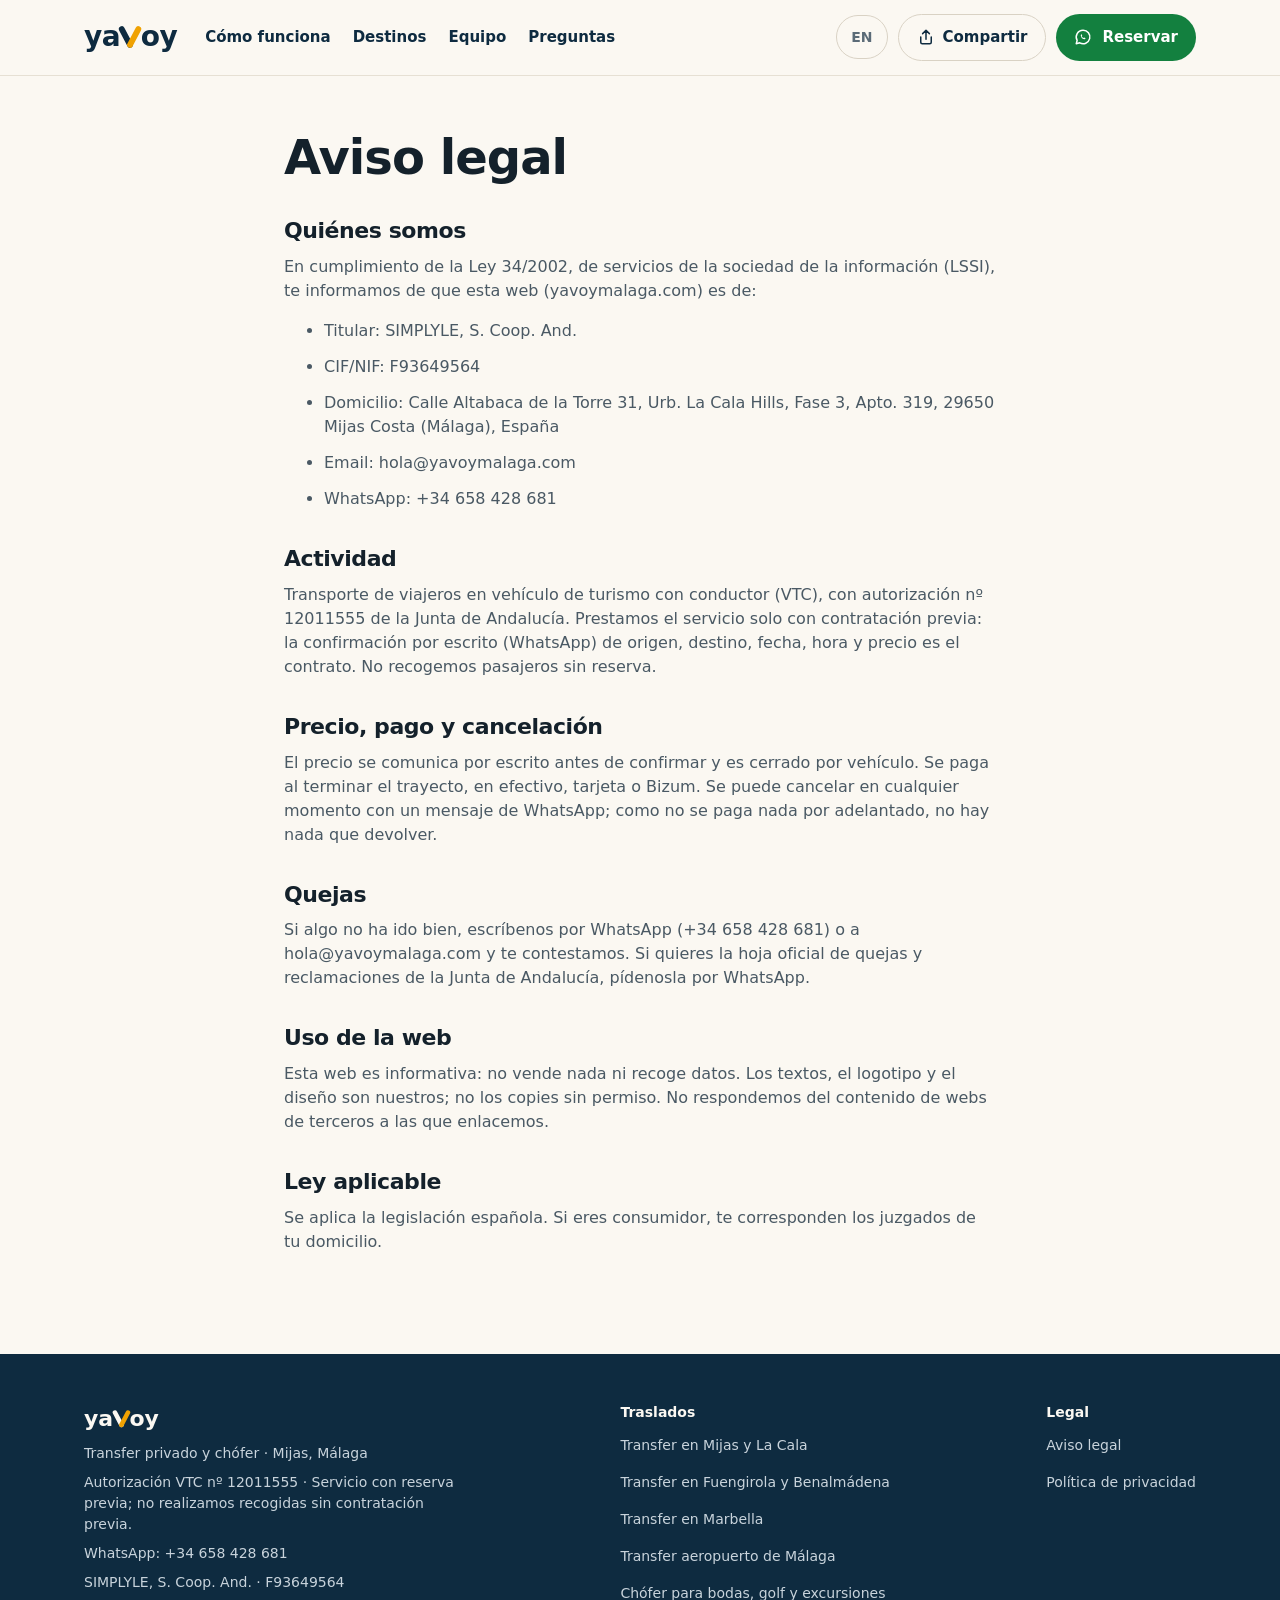
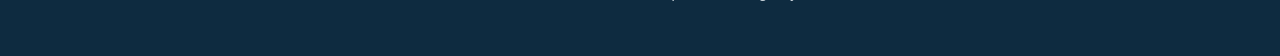
==== docs/aviso-legal/index.html @ 3eae773e "Aviso legal: la hoja de quejas y reclamaciones se pide por WhatsApp Co-Authored-By: Claude Opus 5.5 " ====
<!doctype html>
<html lang="es">
<head>
<meta charset="utf-8">
<meta name="viewport" content="width=device-width, initial-scale=1">
<title>Aviso legal · yavoy</title>
<meta name="description" content="Aviso legal de yavoy, transfer privado y chófer con autorización VTC en Mijas (Málaga).">
<meta name="robots" content="noindex,follow">
<link rel="canonical" href="https://yavoymalaga.com/aviso-legal/">
<meta name="theme-color" content="#0E2B40">
<!-- Verificación (si no se usa la del DNS): -->
<!-- <meta name="google-site-verification" content="CODIGO_GSC"> -->
<!-- <meta name="msvalidate.01" content="CODIGO_BING"> -->
<link rel="preload" href="/assets/fonts/outfit-latin-wght.woff2" as="font" type="font/woff2" crossorigin>
<link rel="preload" href="/assets/fonts/manrope-latin-wght.woff2" as="font" type="font/woff2" crossorigin>
<link rel="icon" href="/favicon.svg?v=9169c3bf" type="image/svg+xml">
<link rel="icon" href="/favicon.ico?v=9169c3bf" sizes="32x32">
<link rel="apple-touch-icon" href="/apple-touch-icon.png?v=9169c3bf">
<style>@font-face{font-family:'Outfit';src:url(/assets/fonts/outfit-latin-wght.woff2) format('woff2');font-weight:100 900;font-display:swap}@font-face{font-family:'Manrope';src:url(/assets/fonts/manrope-latin-wght.woff2) format('woff2');font-weight:200 800;font-display:swap}@font-face{font-family:'Outfit Fallback';src:local('Arial Bold'),local('Arial');font-weight:700 800;size-adjust:97.9%;ascent-override:102.1%;descent-override:26.6%;line-gap-override:0%}@font-face{font-family:'Manrope Fallback';src:local('Arial');size-adjust:101.5%;ascent-override:105%;descent-override:29.6%;line-gap-override:0%}:root{--navy:#0E2B40;--navy-2:#1C4D6E;--ink:#14212B;--muted:#4A5964;--muted-2:#5B6B77;--cream:#FBF8F2;--sand:#F3EDE2;--line:#E6E0D4;--line-2:#D9D2C4;--yellow:#F0A202;--yellow-ink:#8F6000;--wa:#13803F;--display:'Outfit','Outfit Fallback',system-ui,sans-serif;--body:'Manrope','Manrope Fallback',system-ui,sans-serif}*{box-sizing:border-box}html{scroll-behavior:smooth}body{margin:0;background:var(--cream);color:var(--ink);font-family:var(--body);line-height:1.5}a{color:var(--navy)}h1,h2,h3{font-family:var(--display);margin:0;letter-spacing:-0.02em;line-height:1.08}h2{font-size:clamp(30px,4vw,40px);font-weight:800}h3{font-size:22px;font-weight:700}p{margin:0}.wrap{max-width:1160px;margin:0 auto;padding:0 24px}.section{padding:88px 0}@media (max-width:640px){.section{padding:64px 0}.wrap{padding:0 16px}}.eyebrow{display:inline-flex;align-items:center;gap:8px;font-size:13px;font-weight:700;letter-spacing:.08em;text-transform:uppercase;color:var(--yellow-ink)}.eyebrow.on-dark{color:var(--yellow)}.lead{font-size:17px;color:var(--muted)}.btn{display:inline-flex;align-items:center;gap:10px;font-weight:700;font-size:17px;padding:16px 24px;border-radius:999px;text-decoration:none;min-height:44px}.btn-wa{background:var(--wa);color:#fff}.btn-wa:hover{background:#0F6B34}.btn-navy{background:var(--navy);color:#fff}.btn-sm{font-size:15px;padding:12px 18px}.btn-line,.lang{border:1px solid var(--line-2);background:transparent}.btn-line:hover,.lang:hover{border-color:var(--navy)}.card{background:#fff;border:1px solid var(--line);border-radius:20px;padding:26px;display:flex;flex-direction:column;gap:12px}.grid-3{display:grid;grid-template-columns:repeat(3,minmax(0,1fr));gap:22px}@media (max-width:900px){.grid-3{grid-template-columns:1fr}}.nav{position:sticky;top:0;z-index:5;background:rgba(251,248,242,.92);border-bottom:1px solid var(--line);backdrop-filter:blur(6px)}.nav .wrap{display:flex;flex-wrap:wrap;align-items:center;gap:14px 28px;padding-top:14px;padding-bottom:14px}.brand{font-family:var(--display);font-weight:800;font-size:28px;letter-spacing:-.02em;color:var(--navy);text-decoration:none;display:flex;align-items:center}.wm{display:inline-flex;align-items:baseline;white-space:nowrap}.wm-v{width:0.86em;height:0.86em;margin:0 -0.06em;align-self:baseline;transform:translateY(0.09em)}.nav-links{display:flex;flex-wrap:wrap;gap:6px 22px;font-weight:600;font-size:15px;flex:1 1 320px}.nav-links a{text-decoration:none;padding:8px 0}.nav-right{display:flex;gap:10px;align-items:center;margin-left:auto}.lang{font-size:14px;font-weight:600;color:var(--muted-2);border-radius:999px;padding:0 14px;min-height:44px;display:inline-flex;align-items:center;text-decoration:none}@media (max-width:640px){.nav-links{display:none}}.hero{background:var(--navy);color:var(--cream)}.hero .wrap{display:grid;grid-template-columns:7fr 5fr;gap:40px;align-items:center;padding-top:88px;padding-bottom:72px}@media (max-width:900px){.hero .wrap{grid-template-columns:1fr;padding-top:56px;padding-bottom:56px}}.hero-copy{display:flex;flex-direction:column;gap:24px;min-width:0}.hero-top{grid-column:1/-1;display:flex;flex-direction:column;gap:20px}.hero h1{font-size:clamp(34px,5.5vw,66px);font-weight:800;line-height:1.05;letter-spacing:-.025em}.hero .summary{font-size:18px;color:#E4EAEE;max-width:580px}.hero .sub{font-size:15px;color:#C8D3DB;max-width:560px}@media (max-width:640px){.hero h1{font-size:40px}.hero .summary{font-size:16px}.hero-copy{gap:18px}}.hero .promise{font-family:var(--display);font-weight:700;font-size:22px;color:var(--yellow)}.go{display:flex;flex-direction:column;gap:12px;max-width:640px}.go-label{font-family:var(--display);font-size:24px;font-weight:700;color:var(--cream)}.go-row{display:flex;align-items:center;gap:6px;background:#fff;border-radius:999px;padding:6px;box-shadow:0 14px 40px rgba(0,0,0,.35)}.go-row:focus-within{outline:3px solid var(--yellow);outline-offset:3px}.go-dest{flex:1;min-width:0;min-height:60px;border:0;background:transparent;color:var(--ink);padding:0 16px 0 24px;font:600 18px var(--body)}.go-dest::placeholder{color:#6B7A85;font-weight:400}.go-dest:focus{outline:none}.go .btn{min-height:60px;font-size:18px;padding:0 28px;white-space:nowrap}.go-alt{font-size:14px;color:#C8D3DB}.go-alt strong{color:var(--cream);white-space:nowrap}@media (max-width:640px){.go-row{flex-direction:column;align-items:stretch;border-radius:24px}.go-dest{min-height:56px;padding:0 18px}.go .btn{justify-content:center}}button.btn{border:0;cursor:pointer;font-family:inherit}.hero-checks{display:grid;grid-template-columns:repeat(2,max-content);gap:10px 28px;font-size:14px;color:#C8D3DB;font-weight:600}@media (max-width:640px){.hero-checks{grid-template-columns:1fr}}.hero-checks span{display:flex;align-items:center;gap:8px}.chat-col{width:100%;max-width:380px;margin:0 auto;display:flex;flex-direction:column;gap:14px}.chat{width:100%;background:#ECE5DA;border-radius:28px;padding:18px;display:flex;flex-direction:column;gap:12px;box-shadow:0 30px 60px rgba(0,0,0,.35)}.chat-head{display:flex;align-items:center;gap:10px;padding:4px 6px 10px;border-bottom:1px solid #D7CEBF}.chat-avatar{width:38px;height:38px;border-radius:50%;background:var(--navy);color:var(--yellow);font-family:var(--display);font-weight:800;display:flex;align-items:center;justify-content:center}.chat-name{font-weight:700;color:var(--ink);font-size:15px;display:block}.chat-status{font-size:12px;color:#14753B;font-weight:600}.msg{max-width:85%;padding:10px 14px;font-size:14px;line-height:1.4;color:var(--ink)}.msg.me{align-self:flex-end;background:#D9FDD3;border-radius:16px 16px 4px 16px}.msg.them{align-self:flex-start;background:#fff;border-radius:16px 16px 16px 4px}.strip{border-bottom:1px solid var(--line)}.strip .wrap{display:flex;flex-wrap:wrap;justify-content:space-between;gap:12px 32px;padding-top:22px;padding-bottom:22px;font-size:14px;font-weight:600;color:var(--muted-2)}.step-num{font-family:var(--display);font-weight:800;font-size:44px;color:var(--yellow);line-height:1}.section-head{display:flex;flex-direction:column;gap:12px;max-width:680px;margin-bottom:48px}.sand{background:var(--sand);border-top:1px solid var(--line);border-bottom:1px solid var(--line)}.dest{text-decoration:none;color:var(--ink);gap:10px}.dest:hover{border-color:var(--navy)}.dest-note{font-size:14px;color:var(--muted)}.dest-cta{font-size:14px;font-weight:700;color:#14753B;margin-top:auto;padding-top:6px}.chips{display:flex;flex-wrap:wrap;gap:8px 10px;align-items:center;margin-top:32px}.chip{font-size:14px;font-weight:600;color:var(--navy);text-decoration:none;background:#fff;border:1px solid var(--line-2);border-radius:999px;padding:8px 14px;min-height:44px;display:inline-flex;align-items:center}.chip:hover{border-color:var(--navy)}.team{background:var(--navy);color:var(--cream)}.team .lead{color:#C8D3DB}.team .wrap{display:grid;grid-template-columns:minmax(0,1fr) minmax(0,1fr);gap:40px 64px;align-items:center}.team .section-head{margin-bottom:0}.facts{border:1px solid rgba(251,248,242,.18);border-radius:20px;padding:26px 28px}.facts h3{font-size:20px;margin-bottom:10px;color:var(--yellow)}.facts dl{margin:0}.facts dl div{display:grid;grid-template-columns:9.5em 1fr;gap:12px;padding:11px 0;border-top:1px solid rgba(251,248,242,.12);font-size:15px}.facts dl div:first-child{border-top:0}.facts dt{color:#C8D3DB;font-weight:600}.facts dd{margin:0;color:var(--cream);font-weight:600}@media (max-width:900px){.team .wrap{grid-template-columns:1fr}}@media (max-width:640px){.facts{padding:20px}.facts dl div{grid-template-columns:1fr;gap:2px}}.reviews-head{display:flex;flex-wrap:wrap;justify-content:space-between;align-items:flex-end;gap:16px;margin-bottom:32px}.reviews-head a{font-weight:700;font-size:15px}.stars{color:var(--yellow-ink);letter-spacing:2px}blockquote{margin:0}blockquote p{font-size:15px}blockquote cite{font-style:normal;font-size:13px;font-weight:600;color:var(--muted-2)}.faq .wrap{display:grid;grid-template-columns:4fr 8fr;gap:40px}@media (max-width:900px){.faq .wrap{grid-template-columns:1fr}}details{border-top:1px solid var(--line-2);padding:18px 0}details:last-child{border-bottom:1px solid var(--line-2)}summary{cursor:pointer;font-family:var(--display);font-weight:700;font-size:18px;list-style:none}summary::-webkit-details-marker{display:none}details p{margin-top:12px;font-size:15px;color:var(--muted)}.cta-box{background:var(--yellow);color:var(--ink);border-radius:28px;padding:56px 40px;display:flex;flex-wrap:wrap;justify-content:space-between;align-items:center;gap:24px}.cta-box h2{font-size:38px}.cta-box p{font-size:17px;color:#3D3410}.cta-box p a{color:inherit;white-space:nowrap}.cta-actions{display:flex;flex-direction:column;align-items:center;gap:10px}.share{display:inline-flex;align-items:center;gap:8px;min-height:44px;font-size:15px;font-weight:700;color:var(--ink)}.share-nav{color:var(--navy);padding:11px 18px}@media (max-width:640px){.share-nav span{display:none}.share-nav{width:44px;padding:0;justify-content:center}}@media (max-width:640px){.cta-actions{align-items:flex-start}}@media (max-width:640px){.cta-box{padding:36px 24px}}footer{background:var(--navy);color:#C8D3DB;font-size:14px}footer .wrap{display:flex;flex-wrap:wrap;justify-content:space-between;gap:24px 40px;padding-top:48px;padding-bottom:48px}footer .col{display:flex;flex-direction:column;gap:8px;max-width:380px}footer .col a{color:#C8D3DB;text-decoration:none;padding:4px 0}footer .col a:hover{color:#fff}footer .brand-f{font-family:var(--display);font-weight:800;font-size:22px;color:var(--cream)}footer .col strong{color:var(--cream)}.doc{max-width:760px;padding-top:56px;padding-bottom:88px}.doc h1{font-size:clamp(34px,5vw,48px);font-weight:800;margin-bottom:24px}.doc h2{font-size:22px;margin:36px 0 12px}.doc p,.doc li{font-size:16px;color:var(--muted);margin-bottom:12px}.doc .btn{margin-top:12px}.wa-float{display:none}@media (max-width:640px){.wa-float{display:flex;position:fixed;right:16px;bottom:16px;z-index:9;width:56px;height:56px;border-radius:50%;background:var(--wa);color:#fff;align-items:center;justify-content:center;box-shadow:0 10px 24px rgba(0,0,0,.25)}}.vh{position:absolute;width:1px;height:1px;padding:0;margin:-1px;overflow:hidden;clip:rect(0,0,0,0);white-space:nowrap;border:0}.hole{background:#FF8A00;color:#000;padding:0 4px;border-radius:4px;font-weight:700}</style>
</head>
<body>
<header class="nav">
<div class="wrap">
<a class="brand" href="/"><span class="wm" aria-hidden="true">ya<svg class="wm-v" aria-hidden="true" viewBox="0 0 64 64"><path d="M10 12 L32 54" fill="none" stroke="#0E2B40" stroke-width="15.5" stroke-linecap="round"/><path d="M54 12 L32 54" fill="none" stroke="#F0A202" stroke-width="15.5" stroke-linecap="round"/></svg>oy</span><span class="vh">yavoy</span></a>
<nav class="nav-links" aria-label="Secciones"><a href="/#como">Cómo funciona</a><a href="/#destinos">Destinos</a><a href="/#equipo">Equipo</a><a href="/#faq">Preguntas</a></nav>
<div class="nav-right">
<a class="lang" href="/en/" hreflang="en" lang="en">EN</a>
<a target="_blank" rel="noopener" class="share btn btn-sm btn-line share-nav" href="https://wa.me/?text=Si%20vienes%20a%20M%C3%A1laga%20o%20a%20la%20Costa%20del%20Sol%2C%20mira%20esto%3A%20con%20yavoy%20reservas%20el%20traslado%20por%20WhatsApp%2C%20te%20contesta%20una%20persona%2C%20precio%20cerrado%20y%20pagas%20al%20llegar%20%F0%9F%91%89%20https%3A//yavoymalaga.com/" data-text="Si vienes a Málaga o a la Costa del Sol, mira esto: con yavoy reservas el traslado por WhatsApp, te contesta una persona, precio cerrado y pagas al llegar 👉 https://yavoymalaga.com/" aria-label="Compartir"><svg width="18" height="18" viewBox="0 0 24 24" aria-hidden="true"><path d="M12 15V3m0 0L7.5 7.5M12 3l4.5 4.5M5 12v7a2 2 0 0 0 2 2h10a2 2 0 0 0 2-2v-7" fill="none" stroke="currentColor" stroke-width="2" stroke-linecap="round" stroke-linejoin="round"/></svg><span>Compartir</span></a>
<a target="_blank" rel="noopener" class="btn btn-wa btn-sm" href="https://wa.me/34658428681?text=Hola%2C%20quiero%20reservar%20un%20traslado"><svg width="18" height="18" viewBox="0 0 24 24" aria-hidden="true"><path d="M12 3a9 9 0 0 0-7.8 13.5L3 21l4.7-1.2A9 9 0 1 0 12 3z" fill="none" stroke="currentColor" stroke-width="2" stroke-linejoin="round"/><path d="M9 9.5c0 3 2.5 5.5 5.5 5.5l1-1.5-2-1-1 .8c-1-.5-1.8-1.3-2.3-2.3l.8-1-1-2z" fill="currentColor"/></svg>Reservar</a>
</div>
</div>
</header>
<script>document.addEventListener('click',function(e){var a=e.target.closest&&e.target.closest('a.share');if(!a||!navigator.share)return;e.preventDefault();navigator.share({text:a.dataset.text}).catch(function(){})})</script>
<main class="wrap doc">
<h1>Aviso legal</h1>
<h2>Quiénes somos</h2>
<p>En cumplimiento de la Ley 34/2002, de servicios de la sociedad de la información (LSSI), te informamos de que esta web (yavoymalaga.com) es de:</p>
<ul>
<li>Titular: SIMPLYLE, S. Coop. And.</li>
<li>CIF/NIF: F93649564</li>
<li>Domicilio: Calle Altabaca de la Torre 31, Urb. La Cala Hills, Fase 3, Apto. 319, 29650 Mijas Costa (Málaga), España</li>
<li>Email: hola@yavoymalaga.com</li>
<li>WhatsApp: +34 658 428 681</li>
</ul>
<h2>Actividad</h2>
<p>Transporte de viajeros en vehículo de turismo con conductor (VTC), con autorización nº 12011555 de la Junta de Andalucía. Prestamos el servicio solo con contratación previa: la confirmación por escrito (WhatsApp) de origen, destino, fecha, hora y precio es el contrato. No recogemos pasajeros sin reserva.</p>
<h2>Precio, pago y cancelación</h2>
<p>El precio se comunica por escrito antes de confirmar y es cerrado por vehículo. Se paga al terminar el trayecto, en efectivo, tarjeta o Bizum. Se puede cancelar en cualquier momento con un mensaje de WhatsApp; como no se paga nada por adelantado, no hay nada que devolver.</p>
<h2>Quejas</h2>
<p>Si algo no ha ido bien, escríbenos por WhatsApp (+34 658 428 681) o a hola@yavoymalaga.com y te contestamos. Si quieres la hoja oficial de quejas y reclamaciones de la Junta de Andalucía, pídenosla por WhatsApp.</p>
<h2>Uso de la web</h2>
<p>Esta web es informativa: no vende nada ni recoge datos. Los textos, el logotipo y el diseño son nuestros; no los copies sin permiso. No respondemos del contenido de webs de terceros a las que enlacemos.</p>
<h2>Ley aplicable</h2>
<p>Se aplica la legislación española. Si eres consumidor, te corresponden los juzgados de tu domicilio.</p>
</main>
<footer>
<div class="wrap">
<div class="col">
<span class="brand-f"><span class="wm" aria-hidden="true">ya<svg class="wm-v" aria-hidden="true" viewBox="0 0 64 64"><path d="M10 12 L32 54" fill="none" stroke="#FBF8F2" stroke-width="15.5" stroke-linecap="round"/><path d="M54 12 L32 54" fill="none" stroke="#F0A202" stroke-width="15.5" stroke-linecap="round"/></svg>oy</span><span class="vh">yavoy</span></span>
<span>Transfer privado y chófer · Mijas, Málaga</span>
<span>Autorización VTC nº 12011555 · Servicio con reserva previa; no realizamos recogidas sin contratación previa.</span>
<span>WhatsApp: +34 658 428 681</span>
<span>SIMPLYLE, S. Coop. And. · F93649564</span>
</div>
<div class="col"><strong>Traslados</strong><a href="/#destinos">Transfer en Mijas y La Cala</a><a href="/#destinos">Transfer en Fuengirola y Benalmádena</a><a href="/#destinos">Transfer en Marbella</a><a href="/#destinos">Transfer aeropuerto de Málaga</a><a href="/#destinos">Chófer para bodas, golf y excursiones</a></div>
<div class="col"><strong>Legal</strong><a href="/aviso-legal/">Aviso legal</a><a href="/privacidad/">Política de privacidad</a></div>
</div>
</footer>
<a target="_blank" rel="noopener" class="wa-float" href="https://wa.me/34658428681?text=Hola%2C%20quiero%20reservar%20un%20traslado" aria-label="Escribir por WhatsApp"><svg width="28" height="28" viewBox="0 0 24 24" aria-hidden="true"><path d="M12 3a9 9 0 0 0-7.8 13.5L3 21l4.7-1.2A9 9 0 1 0 12 3z" fill="none" stroke="currentColor" stroke-width="2" stroke-linejoin="round"/><path d="M9 9.5c0 3 2.5 5.5 5.5 5.5l1-1.5-2-1-1 .8c-1-.5-1.8-1.3-2.3-2.3l.8-1-1-2z" fill="currentColor"/></svg></a>
</body>
</html>
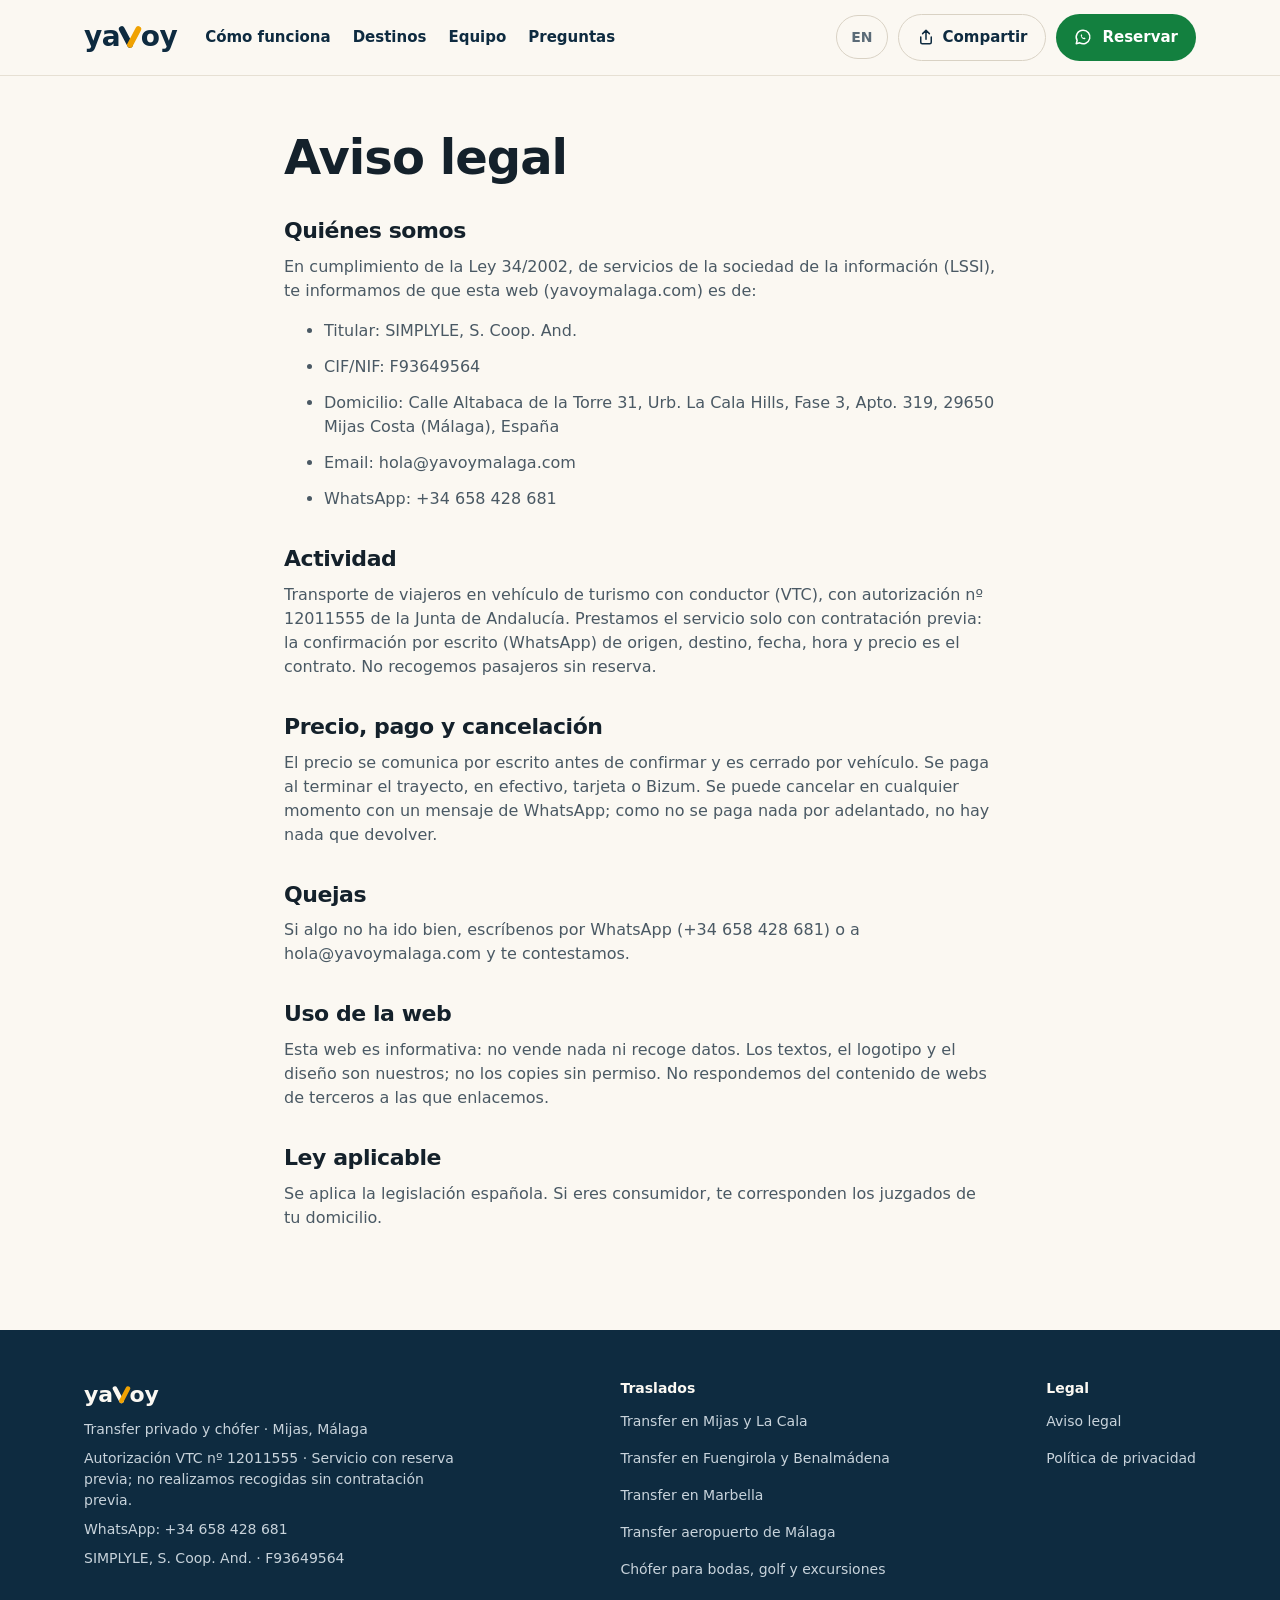
==== commit d035b8e0: "Aviso legal: sin mencionar la hoja de reclamaciones (solo quejas por WhatsApp o email) Co-Authored-B" ====
--- a/docs/aviso-legal/index.html
+++ b/docs/aviso-legal/index.html
@@ -47,7 +47,7 @@
 <h2>Precio, pago y cancelación</h2>
 <p>El precio se comunica por escrito antes de confirmar y es cerrado por vehículo. Se paga al terminar el trayecto, en efectivo, tarjeta o Bizum. Se puede cancelar en cualquier momento con un mensaje de WhatsApp; como no se paga nada por adelantado, no hay nada que devolver.</p>
 <h2>Quejas</h2>
-<p>Si algo no ha ido bien, escríbenos por WhatsApp (+34 658 428 681) o a hola@yavoymalaga.com y te contestamos. Si quieres la hoja oficial de quejas y reclamaciones de la Junta de Andalucía, pídenosla por WhatsApp.</p>
+<p>Si algo no ha ido bien, escríbenos por WhatsApp (+34 658 428 681) o a hola@yavoymalaga.com y te contestamos.</p>
 <h2>Uso de la web</h2>
 <p>Esta web es informativa: no vende nada ni recoge datos. Los textos, el logotipo y el diseño son nuestros; no los copies sin permiso. No respondemos del contenido de webs de terceros a las que enlacemos.</p>
 <h2>Ley aplicable</h2>
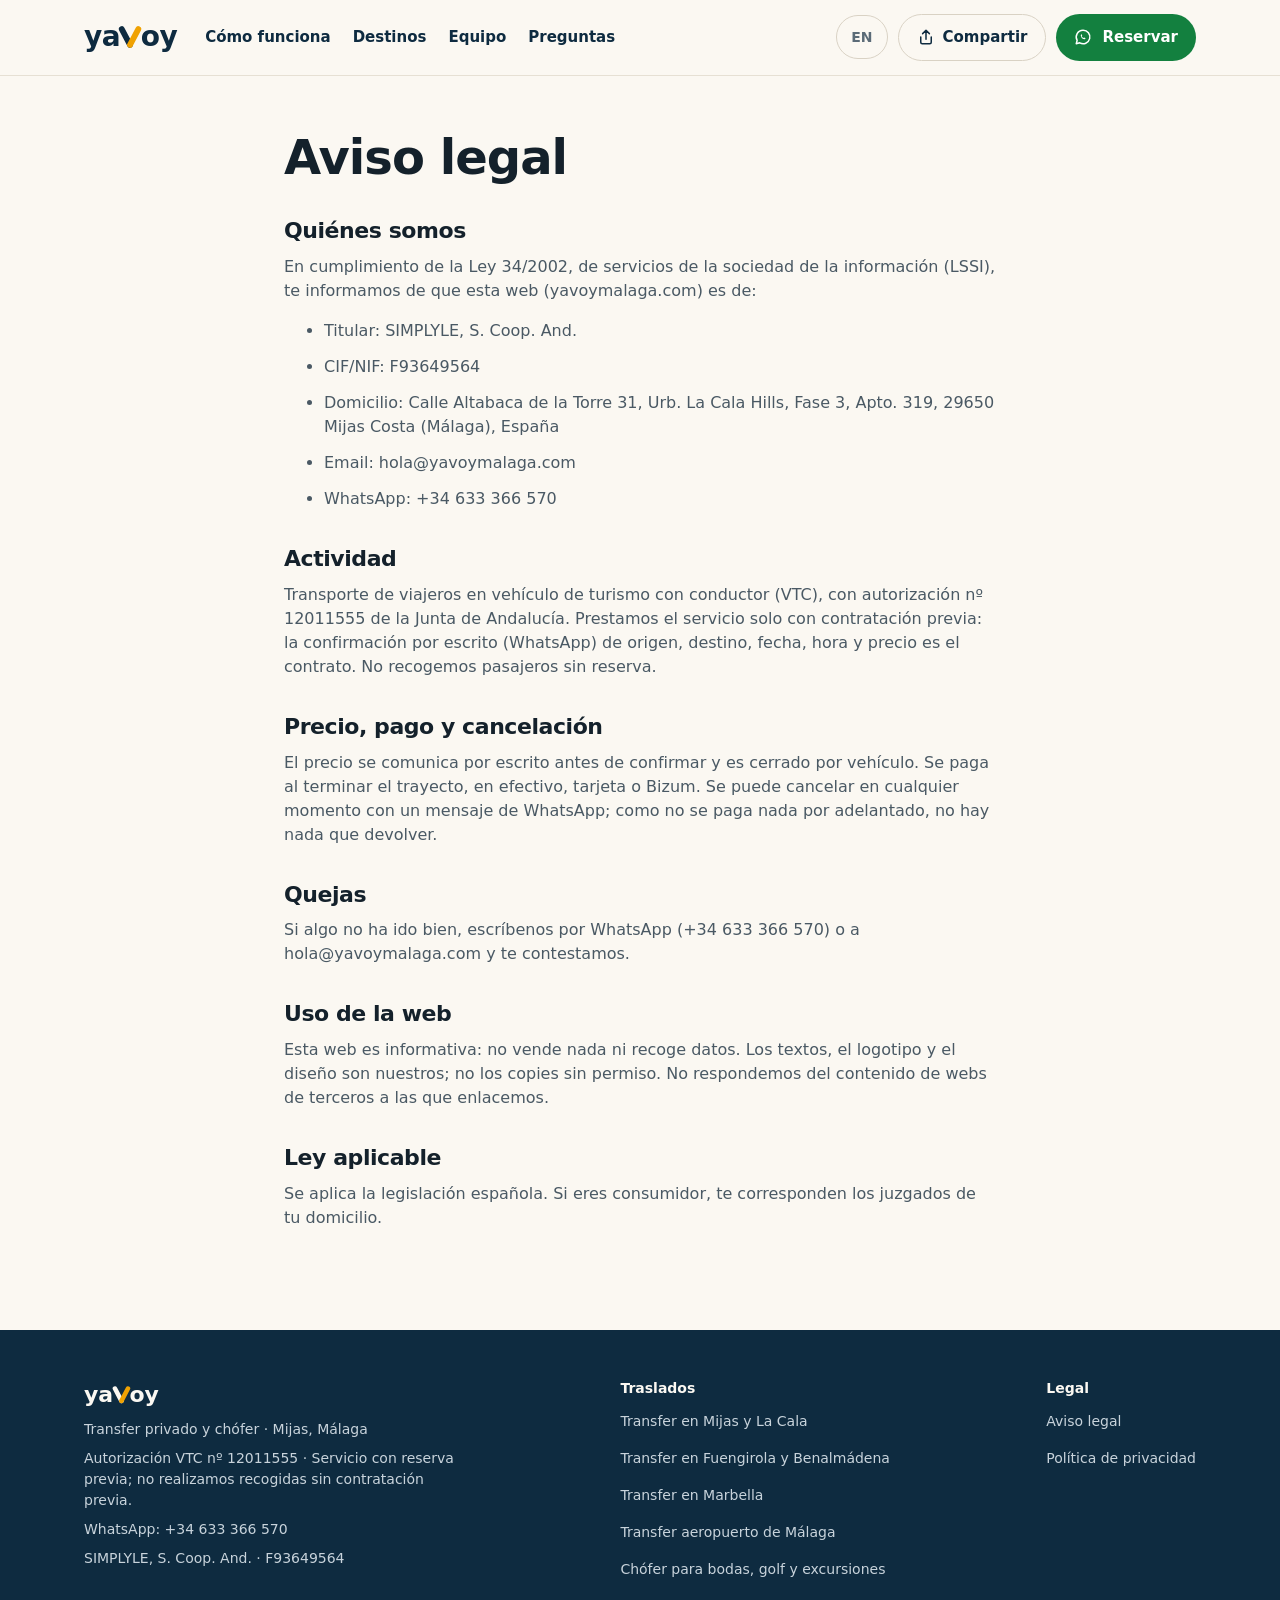
==== commit bfa3e465: "WhatsApp: número de Juteber Gestión (+34 633 366 570) Co-Authored-By: Claude Opus 5.5 <noreply@anthr" ====
--- a/docs/aviso-legal/index.html
+++ b/docs/aviso-legal/index.html
@@ -26,7 +26,7 @@
 <div class="nav-right">
 <a class="lang" href="/en/" hreflang="en" lang="en">EN</a>
 <a target="_blank" rel="noopener" class="share btn btn-sm btn-line share-nav" href="https://wa.me/?text=Si%20vienes%20a%20M%C3%A1laga%20o%20a%20la%20Costa%20del%20Sol%2C%20mira%20esto%3A%20con%20yavoy%20reservas%20el%20traslado%20por%20WhatsApp%2C%20te%20contesta%20una%20persona%2C%20precio%20cerrado%20y%20pagas%20al%20llegar%20%F0%9F%91%89%20https%3A//yavoymalaga.com/" data-text="Si vienes a Málaga o a la Costa del Sol, mira esto: con yavoy reservas el traslado por WhatsApp, te contesta una persona, precio cerrado y pagas al llegar 👉 https://yavoymalaga.com/" aria-label="Compartir"><svg width="18" height="18" viewBox="0 0 24 24" aria-hidden="true"><path d="M12 15V3m0 0L7.5 7.5M12 3l4.5 4.5M5 12v7a2 2 0 0 0 2 2h10a2 2 0 0 0 2-2v-7" fill="none" stroke="currentColor" stroke-width="2" stroke-linecap="round" stroke-linejoin="round"/></svg><span>Compartir</span></a>
-<a target="_blank" rel="noopener" class="btn btn-wa btn-sm" href="https://wa.me/34658428681?text=Hola%2C%20quiero%20reservar%20un%20traslado"><svg width="18" height="18" viewBox="0 0 24 24" aria-hidden="true"><path d="M12 3a9 9 0 0 0-7.8 13.5L3 21l4.7-1.2A9 9 0 1 0 12 3z" fill="none" stroke="currentColor" stroke-width="2" stroke-linejoin="round"/><path d="M9 9.5c0 3 2.5 5.5 5.5 5.5l1-1.5-2-1-1 .8c-1-.5-1.8-1.3-2.3-2.3l.8-1-1-2z" fill="currentColor"/></svg>Reservar</a>
+<a target="_blank" rel="noopener" class="btn btn-wa btn-sm" href="https://wa.me/34633366570?text=Hola%2C%20quiero%20reservar%20un%20traslado"><svg width="18" height="18" viewBox="0 0 24 24" aria-hidden="true"><path d="M12 3a9 9 0 0 0-7.8 13.5L3 21l4.7-1.2A9 9 0 1 0 12 3z" fill="none" stroke="currentColor" stroke-width="2" stroke-linejoin="round"/><path d="M9 9.5c0 3 2.5 5.5 5.5 5.5l1-1.5-2-1-1 .8c-1-.5-1.8-1.3-2.3-2.3l.8-1-1-2z" fill="currentColor"/></svg>Reservar</a>
 </div>
 </div>
 </header>
@@ -40,14 +40,14 @@
 <li>CIF/NIF: F93649564</li>
 <li>Domicilio: Calle Altabaca de la Torre 31, Urb. La Cala Hills, Fase 3, Apto. 319, 29650 Mijas Costa (Málaga), España</li>
 <li>Email: hola@yavoymalaga.com</li>
-<li>WhatsApp: +34 658 428 681</li>
+<li>WhatsApp: +34 633 366 570</li>
 </ul>
 <h2>Actividad</h2>
 <p>Transporte de viajeros en vehículo de turismo con conductor (VTC), con autorización nº 12011555 de la Junta de Andalucía. Prestamos el servicio solo con contratación previa: la confirmación por escrito (WhatsApp) de origen, destino, fecha, hora y precio es el contrato. No recogemos pasajeros sin reserva.</p>
 <h2>Precio, pago y cancelación</h2>
 <p>El precio se comunica por escrito antes de confirmar y es cerrado por vehículo. Se paga al terminar el trayecto, en efectivo, tarjeta o Bizum. Se puede cancelar en cualquier momento con un mensaje de WhatsApp; como no se paga nada por adelantado, no hay nada que devolver.</p>
 <h2>Quejas</h2>
-<p>Si algo no ha ido bien, escríbenos por WhatsApp (+34 658 428 681) o a hola@yavoymalaga.com y te contestamos.</p>
+<p>Si algo no ha ido bien, escríbenos por WhatsApp (+34 633 366 570) o a hola@yavoymalaga.com y te contestamos.</p>
 <h2>Uso de la web</h2>
 <p>Esta web es informativa: no vende nada ni recoge datos. Los textos, el logotipo y el diseño son nuestros; no los copies sin permiso. No respondemos del contenido de webs de terceros a las que enlacemos.</p>
 <h2>Ley aplicable</h2>
@@ -59,13 +59,13 @@
 <span class="brand-f"><span class="wm" aria-hidden="true">ya<svg class="wm-v" aria-hidden="true" viewBox="0 0 64 64"><path d="M10 12 L32 54" fill="none" stroke="#FBF8F2" stroke-width="15.5" stroke-linecap="round"/><path d="M54 12 L32 54" fill="none" stroke="#F0A202" stroke-width="15.5" stroke-linecap="round"/></svg>oy</span><span class="vh">yavoy</span></span>
 <span>Transfer privado y chófer · Mijas, Málaga</span>
 <span>Autorización VTC nº 12011555 · Servicio con reserva previa; no realizamos recogidas sin contratación previa.</span>
-<span>WhatsApp: +34 658 428 681</span>
+<span>WhatsApp: +34 633 366 570</span>
 <span>SIMPLYLE, S. Coop. And. · F93649564</span>
 </div>
 <div class="col"><strong>Traslados</strong><a href="/#destinos">Transfer en Mijas y La Cala</a><a href="/#destinos">Transfer en Fuengirola y Benalmádena</a><a href="/#destinos">Transfer en Marbella</a><a href="/#destinos">Transfer aeropuerto de Málaga</a><a href="/#destinos">Chófer para bodas, golf y excursiones</a></div>
 <div class="col"><strong>Legal</strong><a href="/aviso-legal/">Aviso legal</a><a href="/privacidad/">Política de privacidad</a></div>
 </div>
 </footer>
-<a target="_blank" rel="noopener" class="wa-float" href="https://wa.me/34658428681?text=Hola%2C%20quiero%20reservar%20un%20traslado" aria-label="Escribir por WhatsApp"><svg width="28" height="28" viewBox="0 0 24 24" aria-hidden="true"><path d="M12 3a9 9 0 0 0-7.8 13.5L3 21l4.7-1.2A9 9 0 1 0 12 3z" fill="none" stroke="currentColor" stroke-width="2" stroke-linejoin="round"/><path d="M9 9.5c0 3 2.5 5.5 5.5 5.5l1-1.5-2-1-1 .8c-1-.5-1.8-1.3-2.3-2.3l.8-1-1-2z" fill="currentColor"/></svg></a>
+<a target="_blank" rel="noopener" class="wa-float" href="https://wa.me/34633366570?text=Hola%2C%20quiero%20reservar%20un%20traslado" aria-label="Escribir por WhatsApp"><svg width="28" height="28" viewBox="0 0 24 24" aria-hidden="true"><path d="M12 3a9 9 0 0 0-7.8 13.5L3 21l4.7-1.2A9 9 0 1 0 12 3z" fill="none" stroke="currentColor" stroke-width="2" stroke-linejoin="round"/><path d="M9 9.5c0 3 2.5 5.5 5.5 5.5l1-1.5-2-1-1 .8c-1-.5-1.8-1.3-2.3-2.3l.8-1-1-2z" fill="currentColor"/></svg></a>
 </body>
 </html>
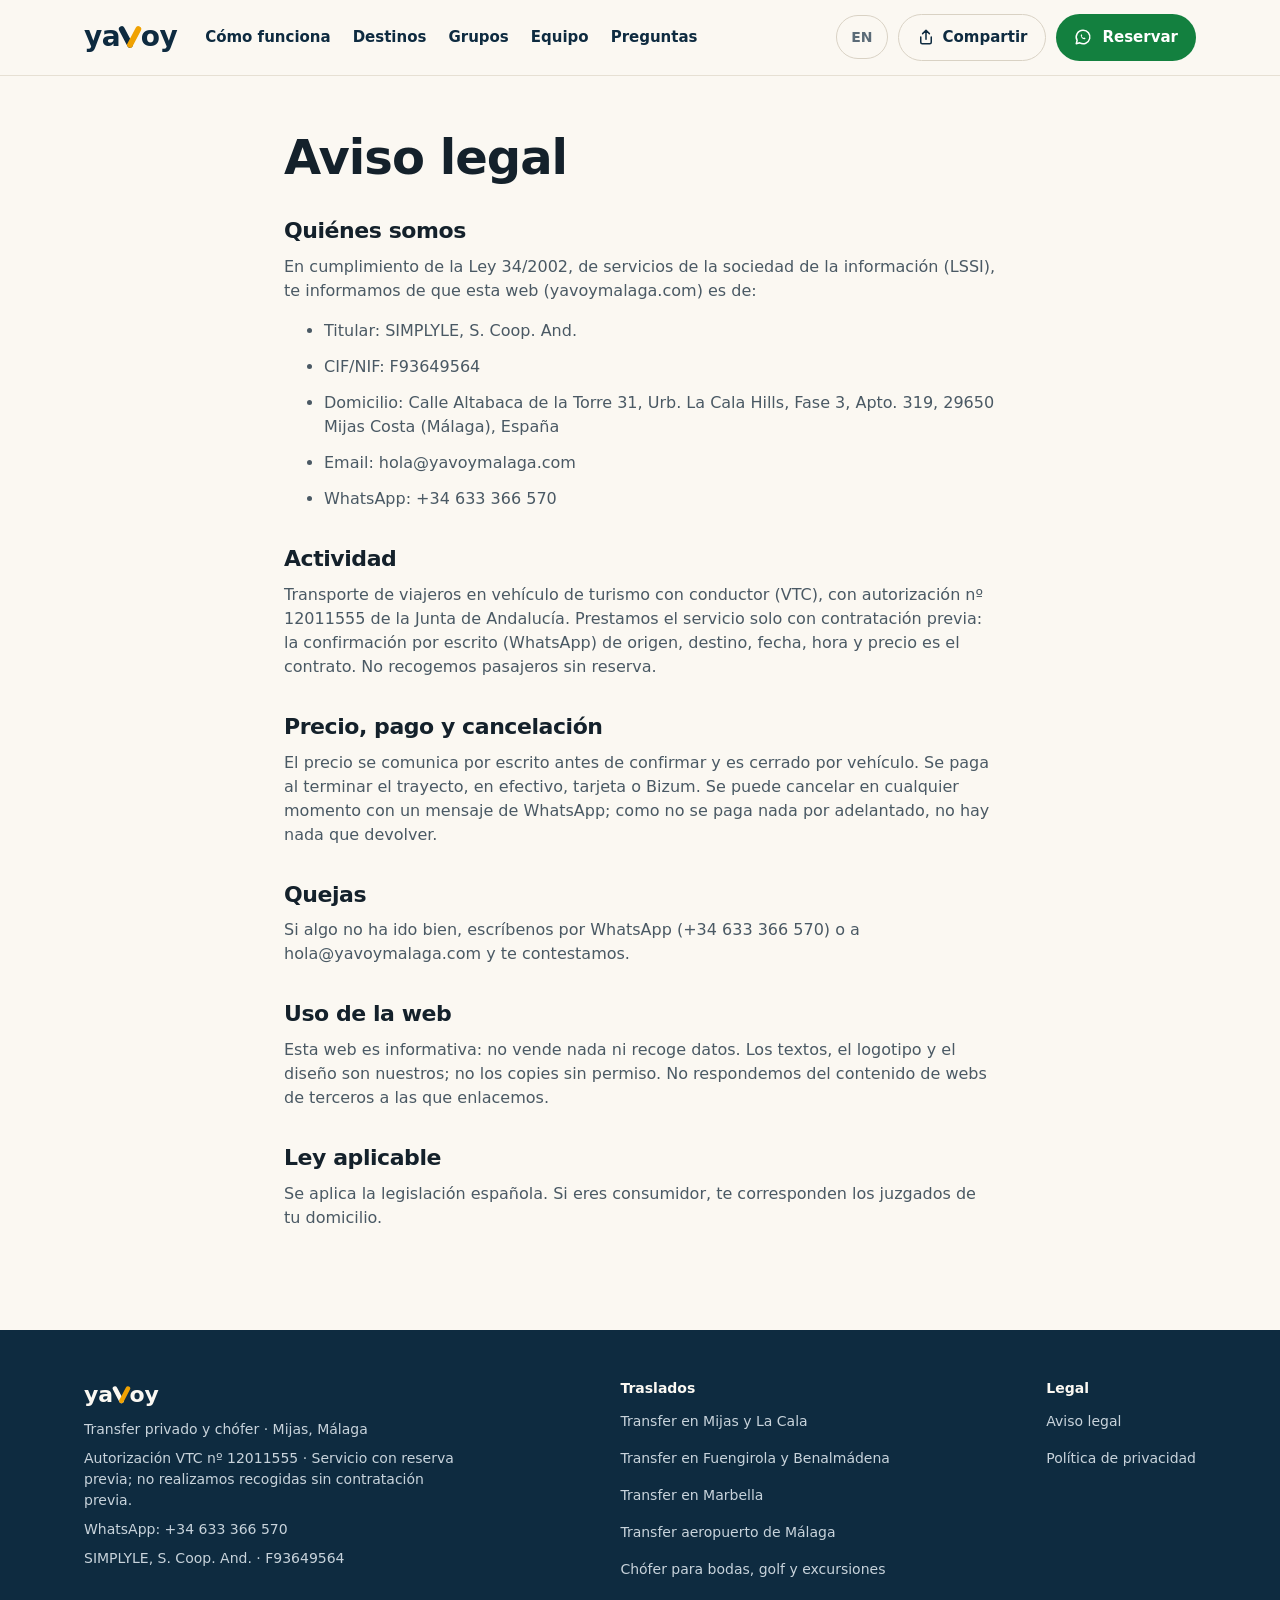
==== commit 153d2b14: "Sección «¿Sois un grupo?» tras Destinos: ejemplo 10 personas → coches (de MAX_PAX), 4 tipos con su W" ====
--- a/docs/aviso-legal/index.html
+++ b/docs/aviso-legal/index.html
@@ -16,17 +16,17 @@
 <link rel="icon" href="/favicon.svg?v=9169c3bf" type="image/svg+xml">
 <link rel="icon" href="/favicon.ico?v=9169c3bf" sizes="32x32">
 <link rel="apple-touch-icon" href="/apple-touch-icon.png?v=9169c3bf">
-<style>@font-face{font-family:'Outfit';src:url(/assets/fonts/outfit-latin-wght.woff2) format('woff2');font-weight:100 900;font-display:swap}@font-face{font-family:'Manrope';src:url(/assets/fonts/manrope-latin-wght.woff2) format('woff2');font-weight:200 800;font-display:swap}@font-face{font-family:'Outfit Fallback';src:local('Arial Bold'),local('Arial');font-weight:700 800;size-adjust:97.9%;ascent-override:102.1%;descent-override:26.6%;line-gap-override:0%}@font-face{font-family:'Manrope Fallback';src:local('Arial');size-adjust:101.5%;ascent-override:105%;descent-override:29.6%;line-gap-override:0%}:root{--navy:#0E2B40;--navy-2:#1C4D6E;--ink:#14212B;--muted:#4A5964;--muted-2:#5B6B77;--cream:#FBF8F2;--sand:#F3EDE2;--line:#E6E0D4;--line-2:#D9D2C4;--yellow:#F0A202;--yellow-ink:#8F6000;--wa:#13803F;--display:'Outfit','Outfit Fallback',system-ui,sans-serif;--body:'Manrope','Manrope Fallback',system-ui,sans-serif}*{box-sizing:border-box}html{scroll-behavior:smooth}body{margin:0;background:var(--cream);color:var(--ink);font-family:var(--body);line-height:1.5}a{color:var(--navy)}h1,h2,h3{font-family:var(--display);margin:0;letter-spacing:-0.02em;line-height:1.08}h2{font-size:clamp(30px,4vw,40px);font-weight:800}h3{font-size:22px;font-weight:700}p{margin:0}.wrap{max-width:1160px;margin:0 auto;padding:0 24px}.section{padding:88px 0}@media (max-width:640px){.section{padding:64px 0}.wrap{padding:0 16px}}.eyebrow{display:inline-flex;align-items:center;gap:8px;font-size:13px;font-weight:700;letter-spacing:.08em;text-transform:uppercase;color:var(--yellow-ink)}.eyebrow.on-dark{color:var(--yellow)}.lead{font-size:17px;color:var(--muted)}.btn{display:inline-flex;align-items:center;gap:10px;font-weight:700;font-size:17px;padding:16px 24px;border-radius:999px;text-decoration:none;min-height:44px}.btn-wa{background:var(--wa);color:#fff}.btn-wa:hover{background:#0F6B34}.btn-navy{background:var(--navy);color:#fff}.btn-sm{font-size:15px;padding:12px 18px}.btn-line,.lang{border:1px solid var(--line-2);background:transparent}.btn-line:hover,.lang:hover{border-color:var(--navy)}.card{background:#fff;border:1px solid var(--line);border-radius:20px;padding:26px;display:flex;flex-direction:column;gap:12px}.grid-3{display:grid;grid-template-columns:repeat(3,minmax(0,1fr));gap:22px}@media (max-width:900px){.grid-3{grid-template-columns:1fr}}.nav{position:sticky;top:0;z-index:5;background:rgba(251,248,242,.92);border-bottom:1px solid var(--line);backdrop-filter:blur(6px)}.nav .wrap{display:flex;flex-wrap:wrap;align-items:center;gap:14px 28px;padding-top:14px;padding-bottom:14px}.brand{font-family:var(--display);font-weight:800;font-size:28px;letter-spacing:-.02em;color:var(--navy);text-decoration:none;display:flex;align-items:center}.wm{display:inline-flex;align-items:baseline;white-space:nowrap}.wm-v{width:0.86em;height:0.86em;margin:0 -0.06em;align-self:baseline;transform:translateY(0.09em)}.nav-links{display:flex;flex-wrap:wrap;gap:6px 22px;font-weight:600;font-size:15px;flex:1 1 320px}.nav-links a{text-decoration:none;padding:8px 0}.nav-right{display:flex;gap:10px;align-items:center;margin-left:auto}.lang{font-size:14px;font-weight:600;color:var(--muted-2);border-radius:999px;padding:0 14px;min-height:44px;display:inline-flex;align-items:center;text-decoration:none}@media (max-width:640px){.nav-links{display:none}}.hero{background:var(--navy);color:var(--cream)}.hero .wrap{display:grid;grid-template-columns:7fr 5fr;gap:40px;align-items:center;padding-top:88px;padding-bottom:72px}@media (max-width:900px){.hero .wrap{grid-template-columns:1fr;padding-top:56px;padding-bottom:56px}}.hero-copy{display:flex;flex-direction:column;gap:24px;min-width:0}.hero-top{grid-column:1/-1;display:flex;flex-direction:column;gap:20px}.hero h1{font-size:clamp(34px,5.5vw,66px);font-weight:800;line-height:1.05;letter-spacing:-.025em}.hero .summary{font-size:18px;color:#E4EAEE;max-width:580px}.hero .sub{font-size:15px;color:#C8D3DB;max-width:560px}@media (max-width:640px){.hero h1{font-size:40px}.hero .summary{font-size:16px}.hero-copy{gap:18px}}.hero .promise{font-family:var(--display);font-weight:700;font-size:22px;color:var(--yellow)}.go{display:flex;flex-direction:column;gap:12px;max-width:640px}.go-label{font-family:var(--display);font-size:24px;font-weight:700;color:var(--cream)}.go-row{display:flex;align-items:center;gap:6px;background:#fff;border-radius:999px;padding:6px;box-shadow:0 14px 40px rgba(0,0,0,.35)}.go-row:focus-within{outline:3px solid var(--yellow);outline-offset:3px}.go-dest{flex:1;min-width:0;min-height:60px;border:0;background:transparent;color:var(--ink);padding:0 16px 0 24px;font:600 18px var(--body)}.go-dest::placeholder{color:#6B7A85;font-weight:400}.go-dest:focus{outline:none}.go .btn{min-height:60px;font-size:18px;padding:0 28px;white-space:nowrap}.go-alt{font-size:14px;color:#C8D3DB}.go-alt strong{color:var(--cream);white-space:nowrap}@media (max-width:640px){.go-row{flex-direction:column;align-items:stretch;border-radius:24px}.go-dest{min-height:56px;padding:0 18px}.go .btn{justify-content:center}}button.btn{border:0;cursor:pointer;font-family:inherit}.hero-checks{display:grid;grid-template-columns:repeat(2,max-content);gap:10px 28px;font-size:14px;color:#C8D3DB;font-weight:600}@media (max-width:640px){.hero-checks{grid-template-columns:1fr}}.hero-checks span{display:flex;align-items:center;gap:8px}.chat-col{width:100%;max-width:380px;margin:0 auto;display:flex;flex-direction:column;gap:14px}.chat{width:100%;background:#ECE5DA;border-radius:28px;padding:18px;display:flex;flex-direction:column;gap:12px;box-shadow:0 30px 60px rgba(0,0,0,.35)}.chat-head{display:flex;align-items:center;gap:10px;padding:4px 6px 10px;border-bottom:1px solid #D7CEBF}.chat-avatar{width:38px;height:38px;border-radius:50%;background:var(--navy);color:var(--yellow);font-family:var(--display);font-weight:800;display:flex;align-items:center;justify-content:center}.chat-name{font-weight:700;color:var(--ink);font-size:15px;display:block}.chat-status{font-size:12px;color:#14753B;font-weight:600}.msg{max-width:85%;padding:10px 14px;font-size:14px;line-height:1.4;color:var(--ink)}.msg.me{align-self:flex-end;background:#D9FDD3;border-radius:16px 16px 4px 16px}.msg.them{align-self:flex-start;background:#fff;border-radius:16px 16px 16px 4px}.strip{border-bottom:1px solid var(--line)}.strip .wrap{display:flex;flex-wrap:wrap;justify-content:space-between;gap:12px 32px;padding-top:22px;padding-bottom:22px;font-size:14px;font-weight:600;color:var(--muted-2)}.step-num{font-family:var(--display);font-weight:800;font-size:44px;color:var(--yellow);line-height:1}.section-head{display:flex;flex-direction:column;gap:12px;max-width:680px;margin-bottom:48px}.sand{background:var(--sand);border-top:1px solid var(--line);border-bottom:1px solid var(--line)}.dest{text-decoration:none;color:var(--ink);gap:10px}.dest:hover{border-color:var(--navy)}.dest-note{font-size:14px;color:var(--muted)}.dest-cta{font-size:14px;font-weight:700;color:#14753B;margin-top:auto;padding-top:6px}.chips{display:flex;flex-wrap:wrap;gap:8px 10px;align-items:center;margin-top:32px}.chip{font-size:14px;font-weight:600;color:var(--navy);text-decoration:none;background:#fff;border:1px solid var(--line-2);border-radius:999px;padding:8px 14px;min-height:44px;display:inline-flex;align-items:center}.chip:hover{border-color:var(--navy)}.team{background:var(--navy);color:var(--cream)}.team .lead{color:#C8D3DB}.team .wrap{display:grid;grid-template-columns:minmax(0,1fr) minmax(0,1fr);gap:40px 64px;align-items:center}.team .section-head{margin-bottom:0}.facts{border:1px solid rgba(251,248,242,.18);border-radius:20px;padding:26px 28px}.facts h3{font-size:20px;margin-bottom:10px;color:var(--yellow)}.facts dl{margin:0}.facts dl div{display:grid;grid-template-columns:9.5em 1fr;gap:12px;padding:11px 0;border-top:1px solid rgba(251,248,242,.12);font-size:15px}.facts dl div:first-child{border-top:0}.facts dt{color:#C8D3DB;font-weight:600}.facts dd{margin:0;color:var(--cream);font-weight:600}@media (max-width:900px){.team .wrap{grid-template-columns:1fr}}@media (max-width:640px){.facts{padding:20px}.facts dl div{grid-template-columns:1fr;gap:2px}}.reviews-head{display:flex;flex-wrap:wrap;justify-content:space-between;align-items:flex-end;gap:16px;margin-bottom:32px}.reviews-head a{font-weight:700;font-size:15px}.stars{color:var(--yellow-ink);letter-spacing:2px}blockquote{margin:0}blockquote p{font-size:15px}blockquote cite{font-style:normal;font-size:13px;font-weight:600;color:var(--muted-2)}.faq .wrap{display:grid;grid-template-columns:4fr 8fr;gap:40px}@media (max-width:900px){.faq .wrap{grid-template-columns:1fr}}details{border-top:1px solid var(--line-2);padding:18px 0}details:last-child{border-bottom:1px solid var(--line-2)}summary{cursor:pointer;font-family:var(--display);font-weight:700;font-size:18px;list-style:none}summary::-webkit-details-marker{display:none}details p{margin-top:12px;font-size:15px;color:var(--muted)}.cta-box{background:var(--yellow);color:var(--ink);border-radius:28px;padding:56px 40px;display:flex;flex-wrap:wrap;justify-content:space-between;align-items:center;gap:24px}.cta-box h2{font-size:38px}.cta-box p{font-size:17px;color:#3D3410}.cta-box p a{color:inherit;white-space:nowrap}.cta-actions{display:flex;flex-direction:column;align-items:center;gap:10px}.share{display:inline-flex;align-items:center;gap:8px;min-height:44px;font-size:15px;font-weight:700;color:var(--ink)}.share-nav{color:var(--navy);padding:11px 18px}@media (max-width:640px){.share-nav span{display:none}.share-nav{width:44px;padding:0;justify-content:center}}@media (max-width:640px){.cta-actions{align-items:flex-start}}@media (max-width:640px){.cta-box{padding:36px 24px}}footer{background:var(--navy);color:#C8D3DB;font-size:14px}footer .wrap{display:flex;flex-wrap:wrap;justify-content:space-between;gap:24px 40px;padding-top:48px;padding-bottom:48px}footer .col{display:flex;flex-direction:column;gap:8px;max-width:380px}footer .col a{color:#C8D3DB;text-decoration:none;padding:4px 0}footer .col a:hover{color:#fff}footer .brand-f{font-family:var(--display);font-weight:800;font-size:22px;color:var(--cream)}footer .col strong{color:var(--cream)}.doc{max-width:760px;padding-top:56px;padding-bottom:88px}.doc h1{font-size:clamp(34px,5vw,48px);font-weight:800;margin-bottom:24px}.doc h2{font-size:22px;margin:36px 0 12px}.doc p,.doc li{font-size:16px;color:var(--muted);margin-bottom:12px}.doc .btn{margin-top:12px}.wa-float{display:none}@media (max-width:640px){.wa-float{display:flex;position:fixed;right:16px;bottom:16px;z-index:9;width:56px;height:56px;border-radius:50%;background:var(--wa);color:#fff;align-items:center;justify-content:center;box-shadow:0 10px 24px rgba(0,0,0,.25)}}.vh{position:absolute;width:1px;height:1px;padding:0;margin:-1px;overflow:hidden;clip:rect(0,0,0,0);white-space:nowrap;border:0}.hole{background:#FF8A00;color:#000;padding:0 4px;border-radius:4px;font-weight:700}</style>
+<style>@font-face{font-family:'Outfit';src:url(/assets/fonts/outfit-latin-wght.woff2) format('woff2');font-weight:100 900;font-display:swap}@font-face{font-family:'Manrope';src:url(/assets/fonts/manrope-latin-wght.woff2) format('woff2');font-weight:200 800;font-display:swap}@font-face{font-family:'Outfit Fallback';src:local('Arial Bold'),local('Arial');font-weight:700 800;size-adjust:97.9%;ascent-override:102.1%;descent-override:26.6%;line-gap-override:0%}@font-face{font-family:'Manrope Fallback';src:local('Arial');size-adjust:101.5%;ascent-override:105%;descent-override:29.6%;line-gap-override:0%}:root{--navy:#0E2B40;--navy-2:#1C4D6E;--ink:#14212B;--muted:#4A5964;--muted-2:#5B6B77;--cream:#FBF8F2;--sand:#F3EDE2;--line:#E6E0D4;--line-2:#D9D2C4;--yellow:#F0A202;--yellow-ink:#8F6000;--wa:#13803F;--display:'Outfit','Outfit Fallback',system-ui,sans-serif;--body:'Manrope','Manrope Fallback',system-ui,sans-serif}*{box-sizing:border-box}html{scroll-behavior:smooth}body{margin:0;background:var(--cream);color:var(--ink);font-family:var(--body);line-height:1.5}a{color:var(--navy)}h1,h2,h3{font-family:var(--display);margin:0;letter-spacing:-0.02em;line-height:1.08}h2{font-size:clamp(30px,4vw,40px);font-weight:800}h3{font-size:22px;font-weight:700}p{margin:0}.wrap{max-width:1160px;margin:0 auto;padding:0 24px}.section{padding:88px 0}@media (max-width:640px){.section{padding:64px 0}.wrap{padding:0 16px}}.eyebrow{display:inline-flex;align-items:center;gap:8px;font-size:13px;font-weight:700;letter-spacing:.08em;text-transform:uppercase;color:var(--yellow-ink)}.eyebrow.on-dark{color:var(--yellow)}.lead{font-size:17px;color:var(--muted)}.btn{display:inline-flex;align-items:center;gap:10px;font-weight:700;font-size:17px;padding:16px 24px;border-radius:999px;text-decoration:none;min-height:44px}.btn-wa{background:var(--wa);color:#fff}.btn-wa:hover{background:#0F6B34}.btn-navy{background:var(--navy);color:#fff}.btn-sm{font-size:15px;padding:12px 18px}.btn-line,.lang{border:1px solid var(--line-2);background:transparent}.btn-line:hover,.lang:hover{border-color:var(--navy)}.card{background:#fff;border:1px solid var(--line);border-radius:20px;padding:26px;display:flex;flex-direction:column;gap:12px}.grid-3{display:grid;grid-template-columns:repeat(3,minmax(0,1fr));gap:22px}@media (max-width:900px){.grid-3{grid-template-columns:1fr}}.nav{position:sticky;top:0;z-index:5;background:rgba(251,248,242,.92);border-bottom:1px solid var(--line);backdrop-filter:blur(6px)}.nav .wrap{display:flex;flex-wrap:wrap;align-items:center;gap:14px 28px;padding-top:14px;padding-bottom:14px}.brand{font-family:var(--display);font-weight:800;font-size:28px;letter-spacing:-.02em;color:var(--navy);text-decoration:none;display:flex;align-items:center}.wm{display:inline-flex;align-items:baseline;white-space:nowrap}.wm-v{width:0.86em;height:0.86em;margin:0 -0.06em;align-self:baseline;transform:translateY(0.09em)}.nav-links{display:flex;flex-wrap:wrap;gap:6px 22px;font-weight:600;font-size:15px;flex:1 1 320px}.nav-links a{text-decoration:none;padding:8px 0}.nav-right{display:flex;gap:10px;align-items:center;margin-left:auto}.lang{font-size:14px;font-weight:600;color:var(--muted-2);border-radius:999px;padding:0 14px;min-height:44px;display:inline-flex;align-items:center;text-decoration:none}@media (max-width:640px){.nav-links{display:none}.nav-cta{display:none}}.hero{background:var(--navy);color:var(--cream)}.hero .wrap{display:grid;grid-template-columns:7fr 5fr;gap:40px;align-items:center;padding-top:88px;padding-bottom:72px}@media (max-width:900px){.hero .wrap{grid-template-columns:1fr;padding-top:56px;padding-bottom:56px}}.hero-copy{display:flex;flex-direction:column;gap:24px;min-width:0}.hero-top{grid-column:1/-1;display:flex;flex-direction:column;gap:20px}.hero h1{font-size:clamp(34px,5.5vw,66px);font-weight:800;line-height:1.05;letter-spacing:-.025em}.hero .summary{font-size:18px;color:#E4EAEE;max-width:580px}.hero .sub{font-size:15px;color:#C8D3DB;max-width:560px}@media (max-width:640px){.hero h1{font-size:40px}.hero .summary{font-size:16px}.hero-copy{gap:18px}.hero .wrap{padding-top:36px;gap:28px}.hero-top{gap:14px}}.eb-short{display:none}@media (max-width:640px){.eb-long{display:none}.eb-short{display:inline}}.hero .promise{font-family:var(--display);font-weight:700;font-size:22px;line-height:1.2;color:var(--yellow)}.go{display:flex;flex-direction:column;gap:12px;max-width:640px}.go-label{font-family:var(--display);font-size:24px;font-weight:700;color:var(--cream)}.go-row{display:flex;align-items:center;gap:6px;background:#fff;border-radius:999px;padding:6px;box-shadow:0 14px 40px rgba(0,0,0,.35)}.go-row:focus-within{outline:3px solid var(--yellow);outline-offset:3px}.go-dest{flex:1;min-width:0;min-height:60px;border:0;background:transparent;color:var(--ink);padding:0 16px 0 24px;font:600 18px var(--body)}.go-dest::placeholder{color:#6B7A85;font-weight:400}.go-dest:focus{outline:none}.go .btn{min-height:60px;font-size:18px;padding:0 28px;white-space:nowrap}.go-alt{font-size:14px;color:#C8D3DB}.go-alt strong{color:var(--cream);white-space:nowrap}@media (max-width:640px){.go{gap:10px}.go-label{font-size:20px}.go-row{flex-direction:column;align-items:stretch;gap:10px;background:none;box-shadow:none;padding:0;border-radius:0}.go-row:focus-within{outline:none}.go-dest{flex:none;min-height:50px;padding:0 16px;font-size:16px;background:#fff;border-radius:14px}.go-dest:focus{outline:3px solid var(--yellow);outline-offset:2px}.go .btn{min-height:50px;font-size:16px;justify-content:center}}button.btn{border:0;cursor:pointer;font-family:inherit}.hero-checks{display:grid;grid-template-columns:repeat(2,max-content);gap:10px 28px;font-size:14px;color:#C8D3DB;font-weight:600}@media (max-width:640px){.hero-checks{grid-template-columns:1fr}}.hero-checks span{display:flex;align-items:center;gap:8px}.chat-col{width:100%;max-width:380px;margin:0 auto;display:flex;flex-direction:column;gap:14px}.chat{width:100%;background:#ECE5DA;border-radius:28px;padding:18px;display:flex;flex-direction:column;gap:12px;box-shadow:0 30px 60px rgba(0,0,0,.35)}.chat-head{display:flex;align-items:center;gap:10px;padding:4px 6px 10px;border-bottom:1px solid #D7CEBF}.chat-avatar{width:38px;height:38px;border-radius:50%;background:var(--navy);color:var(--yellow);font-family:var(--display);font-weight:800;display:flex;align-items:center;justify-content:center}.chat-name{font-weight:700;color:var(--ink);font-size:15px;display:block}.chat-status{font-size:12px;color:#14753B;font-weight:600}.msg{max-width:85%;padding:10px 14px;font-size:14px;line-height:1.4;color:var(--ink)}.msg.me{align-self:flex-end;background:#D9FDD3;border-radius:16px 16px 4px 16px}.msg.them{align-self:flex-start;background:#fff;border-radius:16px 16px 16px 4px}.strip{border-bottom:1px solid var(--line)}.strip .wrap{display:flex;flex-wrap:wrap;justify-content:space-between;gap:12px 32px;padding-top:22px;padding-bottom:22px;font-size:14px;font-weight:600;color:var(--muted-2)}.step-num{font-family:var(--display);font-weight:800;font-size:44px;color:var(--yellow);line-height:1}.section-head{display:flex;flex-direction:column;gap:12px;max-width:680px;margin-bottom:48px}.sand{background:var(--sand);border-top:1px solid var(--line);border-bottom:1px solid var(--line)}.dest{text-decoration:none;color:var(--ink);gap:10px}.dest:hover{border-color:var(--navy)}.dest-note{font-size:14px;color:var(--muted)}.grid-4{display:grid;grid-template-columns:repeat(4,minmax(0,1fr));gap:22px}@media (max-width:1000px){.grid-4{grid-template-columns:repeat(2,minmax(0,1fr))}}@media (max-width:560px){.grid-4{grid-template-columns:1fr;gap:12px}.grid-4 .card{padding:20px;gap:6px}}section[id]{scroll-margin-top:72px}.group-example{display:inline-block;font-family:var(--display);font-size:22px;color:var(--navy);background:var(--sand);border:1px solid var(--line);border-radius:999px;padding:12px 24px;margin:-24px 0 32px}@media (max-width:560px){.group-example{font-size:17px;padding:10px 18px;margin:-28px 0 24px}}.dest-cta{font-size:14px;font-weight:700;color:#14753B;margin-top:auto;padding-top:6px}.chips{display:flex;flex-wrap:wrap;gap:8px 10px;align-items:center;margin-top:32px}.chip{font-size:14px;font-weight:600;color:var(--navy);text-decoration:none;background:#fff;border:1px solid var(--line-2);border-radius:999px;padding:8px 14px;min-height:44px;display:inline-flex;align-items:center}.chip:hover{border-color:var(--navy)}.team{background:var(--navy);color:var(--cream)}.team .lead{color:#C8D3DB}.team .wrap{display:grid;grid-template-columns:minmax(0,1fr) minmax(0,1fr);gap:40px 64px;align-items:center}.team .section-head{margin-bottom:0}.facts{border:1px solid rgba(251,248,242,.18);border-radius:20px;padding:26px 28px}.facts h3{font-size:20px;margin-bottom:10px;color:var(--yellow)}.facts dl{margin:0}.facts dl div{display:grid;grid-template-columns:9.5em 1fr;gap:12px;padding:11px 0;border-top:1px solid rgba(251,248,242,.12);font-size:15px}.facts dl div:first-child{border-top:0}.facts dt{color:#C8D3DB;font-weight:600}.facts dd{margin:0;color:var(--cream);font-weight:600}@media (max-width:900px){.team .wrap{grid-template-columns:1fr}}@media (max-width:640px){.facts{padding:20px}.facts dl div{grid-template-columns:1fr;gap:2px}}.reviews-head{display:flex;flex-wrap:wrap;justify-content:space-between;align-items:flex-end;gap:16px;margin-bottom:32px}.reviews-head a{font-weight:700;font-size:15px}.stars{color:var(--yellow-ink);letter-spacing:2px}blockquote{margin:0}blockquote p{font-size:15px}blockquote cite{font-style:normal;font-size:13px;font-weight:600;color:var(--muted-2)}.faq .wrap{display:grid;grid-template-columns:4fr 8fr;gap:40px}@media (max-width:900px){.faq .wrap{grid-template-columns:1fr}}details{border-top:1px solid var(--line-2);padding:18px 0}details:last-child{border-bottom:1px solid var(--line-2)}summary{cursor:pointer;font-family:var(--display);font-weight:700;font-size:18px;list-style:none}summary::-webkit-details-marker{display:none}details p{margin-top:12px;font-size:15px;color:var(--muted)}.cta-box{background:var(--yellow);color:var(--ink);border-radius:28px;padding:56px 40px;display:flex;flex-wrap:wrap;justify-content:space-between;align-items:center;gap:24px}.cta-box h2{font-size:38px}.cta-box p{font-size:17px;color:#3D3410}.cta-box p a{color:inherit;white-space:nowrap}.cta-actions{display:flex;flex-direction:column;align-items:center;gap:10px}.share{display:inline-flex;align-items:center;gap:8px;min-height:44px;font-size:15px;font-weight:700;color:var(--ink)}.share-nav{color:var(--navy);padding:11px 18px}@media (max-width:640px){.share-nav span{display:none}.share-nav{width:44px;padding:0;justify-content:center}}@media (max-width:640px){.cta-actions{align-items:flex-start}}@media (max-width:640px){.cta-box{padding:36px 24px}}footer{background:var(--navy);color:#C8D3DB;font-size:14px}footer .wrap{display:flex;flex-wrap:wrap;justify-content:space-between;gap:24px 40px;padding-top:48px;padding-bottom:48px}footer .col{display:flex;flex-direction:column;gap:8px;max-width:380px}footer .col a{color:#C8D3DB;text-decoration:none;padding:4px 0}footer .col a:hover{color:#fff}footer .brand-f{font-family:var(--display);font-weight:800;font-size:22px;color:var(--cream)}footer .col strong{color:var(--cream)}.doc{max-width:760px;padding-top:56px;padding-bottom:88px}.doc h1{font-size:clamp(34px,5vw,48px);font-weight:800;margin-bottom:24px}.doc h2{font-size:22px;margin:36px 0 12px}.doc p,.doc li{font-size:16px;color:var(--muted);margin-bottom:12px}.doc .btn{margin-top:12px}.wa-float{display:none}@media (max-width:640px){.wa-float{display:flex;position:fixed;right:16px;bottom:16px;z-index:9;width:56px;height:56px;border-radius:50%;background:var(--wa);color:#fff;align-items:center;justify-content:center;box-shadow:0 10px 24px rgba(0,0,0,.25);transition:opacity .2s,transform .2s,visibility .2s}.wa-float.off{opacity:0;visibility:hidden;transform:translateY(16px)}}.vh{position:absolute;width:1px;height:1px;padding:0;margin:-1px;overflow:hidden;clip:rect(0,0,0,0);white-space:nowrap;border:0}.hole{background:#FF8A00;color:#000;padding:0 4px;border-radius:4px;font-weight:700}</style>
 </head>
 <body>
 <header class="nav">
 <div class="wrap">
 <a class="brand" href="/"><span class="wm" aria-hidden="true">ya<svg class="wm-v" aria-hidden="true" viewBox="0 0 64 64"><path d="M10 12 L32 54" fill="none" stroke="#0E2B40" stroke-width="15.5" stroke-linecap="round"/><path d="M54 12 L32 54" fill="none" stroke="#F0A202" stroke-width="15.5" stroke-linecap="round"/></svg>oy</span><span class="vh">yavoy</span></a>
-<nav class="nav-links" aria-label="Secciones"><a href="/#como">Cómo funciona</a><a href="/#destinos">Destinos</a><a href="/#equipo">Equipo</a><a href="/#faq">Preguntas</a></nav>
+<nav class="nav-links" aria-label="Secciones"><a href="/#como">Cómo funciona</a><a href="/#destinos">Destinos</a><a href="/#grupos">Grupos</a><a href="/#equipo">Equipo</a><a href="/#faq">Preguntas</a></nav>
 <div class="nav-right">
 <a class="lang" href="/en/" hreflang="en" lang="en">EN</a>
 <a target="_blank" rel="noopener" class="share btn btn-sm btn-line share-nav" href="https://wa.me/?text=Si%20vienes%20a%20M%C3%A1laga%20o%20a%20la%20Costa%20del%20Sol%2C%20mira%20esto%3A%20con%20yavoy%20reservas%20el%20traslado%20por%20WhatsApp%2C%20te%20contesta%20una%20persona%2C%20precio%20cerrado%20y%20pagas%20al%20llegar%20%F0%9F%91%89%20https%3A//yavoymalaga.com/" data-text="Si vienes a Málaga o a la Costa del Sol, mira esto: con yavoy reservas el traslado por WhatsApp, te contesta una persona, precio cerrado y pagas al llegar 👉 https://yavoymalaga.com/" aria-label="Compartir"><svg width="18" height="18" viewBox="0 0 24 24" aria-hidden="true"><path d="M12 15V3m0 0L7.5 7.5M12 3l4.5 4.5M5 12v7a2 2 0 0 0 2 2h10a2 2 0 0 0 2-2v-7" fill="none" stroke="currentColor" stroke-width="2" stroke-linecap="round" stroke-linejoin="round"/></svg><span>Compartir</span></a>
-<a target="_blank" rel="noopener" class="btn btn-wa btn-sm" href="https://wa.me/34633366570?text=Hola%2C%20quiero%20reservar%20un%20traslado"><svg width="18" height="18" viewBox="0 0 24 24" aria-hidden="true"><path d="M12 3a9 9 0 0 0-7.8 13.5L3 21l4.7-1.2A9 9 0 1 0 12 3z" fill="none" stroke="currentColor" stroke-width="2" stroke-linejoin="round"/><path d="M9 9.5c0 3 2.5 5.5 5.5 5.5l1-1.5-2-1-1 .8c-1-.5-1.8-1.3-2.3-2.3l.8-1-1-2z" fill="currentColor"/></svg>Reservar</a>
+<a target="_blank" rel="noopener" class="btn btn-wa btn-sm nav-cta" href="https://wa.me/34633366570?text=Hola%2C%20quiero%20reservar%20un%20traslado"><svg width="18" height="18" viewBox="0 0 24 24" aria-hidden="true"><path d="M12 3a9 9 0 0 0-7.8 13.5L3 21l4.7-1.2A9 9 0 1 0 12 3z" fill="none" stroke="currentColor" stroke-width="2" stroke-linejoin="round"/><path d="M9 9.5c0 3 2.5 5.5 5.5 5.5l1-1.5-2-1-1 .8c-1-.5-1.8-1.3-2.3-2.3l.8-1-1-2z" fill="currentColor"/></svg>Reservar</a>
 </div>
 </div>
 </header>
@@ -67,5 +67,6 @@
 </div>
 </footer>
 <a target="_blank" rel="noopener" class="wa-float" href="https://wa.me/34633366570?text=Hola%2C%20quiero%20reservar%20un%20traslado" aria-label="Escribir por WhatsApp"><svg width="28" height="28" viewBox="0 0 24 24" aria-hidden="true"><path d="M12 3a9 9 0 0 0-7.8 13.5L3 21l4.7-1.2A9 9 0 1 0 12 3z" fill="none" stroke="currentColor" stroke-width="2" stroke-linejoin="round"/><path d="M9 9.5c0 3 2.5 5.5 5.5 5.5l1-1.5-2-1-1 .8c-1-.5-1.8-1.3-2.3-2.3l.8-1-1-2z" fill="currentColor"/></svg></a>
+<script>(function(){var f=document.querySelector('.wa-float'),g=document.querySelector('form.go');if(f&&g&&'IntersectionObserver'in window)new IntersectionObserver(function(e){f.classList.toggle('off',e[0].isIntersecting)}).observe(g)})()</script>
 </body>
 </html>
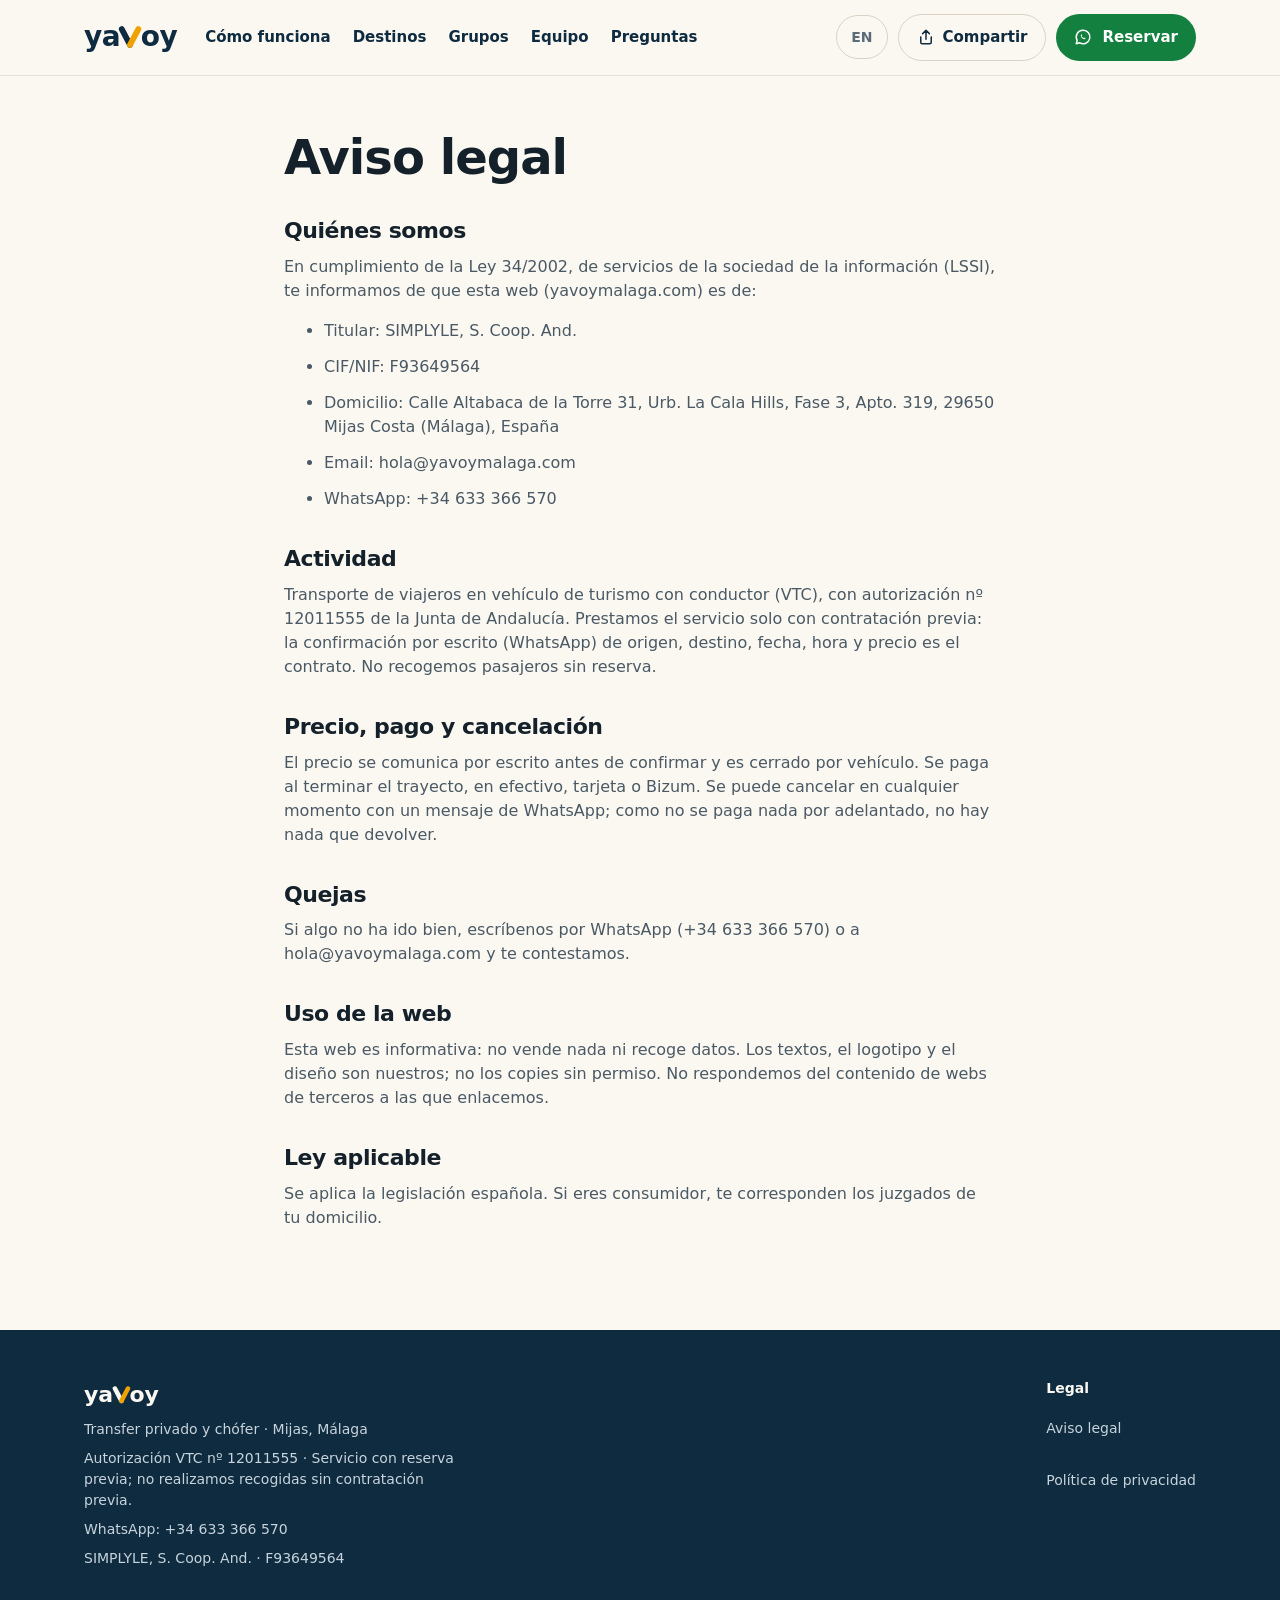
==== commit 5894e6a5: "SEO de la auditoría (skills de padelia): title con aeropuerto/Airport, palabras clave dentro del h1 " ====
--- a/docs/aviso-legal/index.html
+++ b/docs/aviso-legal/index.html
@@ -16,7 +16,7 @@
 <link rel="icon" href="/favicon.svg?v=9169c3bf" type="image/svg+xml">
 <link rel="icon" href="/favicon.ico?v=9169c3bf" sizes="32x32">
 <link rel="apple-touch-icon" href="/apple-touch-icon.png?v=9169c3bf">
-<style>@font-face{font-family:'Outfit';src:url(/assets/fonts/outfit-latin-wght.woff2) format('woff2');font-weight:100 900;font-display:swap}@font-face{font-family:'Manrope';src:url(/assets/fonts/manrope-latin-wght.woff2) format('woff2');font-weight:200 800;font-display:swap}@font-face{font-family:'Outfit Fallback';src:local('Arial Bold'),local('Arial');font-weight:700 800;size-adjust:97.9%;ascent-override:102.1%;descent-override:26.6%;line-gap-override:0%}@font-face{font-family:'Manrope Fallback';src:local('Arial');size-adjust:101.5%;ascent-override:105%;descent-override:29.6%;line-gap-override:0%}:root{--navy:#0E2B40;--navy-2:#1C4D6E;--ink:#14212B;--muted:#4A5964;--muted-2:#5B6B77;--cream:#FBF8F2;--sand:#F3EDE2;--line:#E6E0D4;--line-2:#D9D2C4;--yellow:#F0A202;--yellow-ink:#8F6000;--wa:#13803F;--display:'Outfit','Outfit Fallback',system-ui,sans-serif;--body:'Manrope','Manrope Fallback',system-ui,sans-serif}*{box-sizing:border-box}html{scroll-behavior:smooth}body{margin:0;background:var(--cream);color:var(--ink);font-family:var(--body);line-height:1.5}a{color:var(--navy)}h1,h2,h3{font-family:var(--display);margin:0;letter-spacing:-0.02em;line-height:1.08}h2{font-size:clamp(30px,4vw,40px);font-weight:800}h3{font-size:22px;font-weight:700}p{margin:0}.wrap{max-width:1160px;margin:0 auto;padding:0 24px}.section{padding:88px 0}@media (max-width:640px){.section{padding:64px 0}.wrap{padding:0 16px}}.eyebrow{display:inline-flex;align-items:center;gap:8px;font-size:13px;font-weight:700;letter-spacing:.08em;text-transform:uppercase;color:var(--yellow-ink)}.eyebrow.on-dark{color:var(--yellow)}.lead{font-size:17px;color:var(--muted)}.btn{display:inline-flex;align-items:center;gap:10px;font-weight:700;font-size:17px;padding:16px 24px;border-radius:999px;text-decoration:none;min-height:44px}.btn-wa{background:var(--wa);color:#fff}.btn-wa:hover{background:#0F6B34}.btn-navy{background:var(--navy);color:#fff}.btn-sm{font-size:15px;padding:12px 18px}.btn-line,.lang{border:1px solid var(--line-2);background:transparent}.btn-line:hover,.lang:hover{border-color:var(--navy)}.card{background:#fff;border:1px solid var(--line);border-radius:20px;padding:26px;display:flex;flex-direction:column;gap:12px}.grid-3{display:grid;grid-template-columns:repeat(3,minmax(0,1fr));gap:22px}@media (max-width:900px){.grid-3{grid-template-columns:1fr}}.nav{position:sticky;top:0;z-index:5;background:rgba(251,248,242,.92);border-bottom:1px solid var(--line);backdrop-filter:blur(6px)}.nav .wrap{display:flex;flex-wrap:wrap;align-items:center;gap:14px 28px;padding-top:14px;padding-bottom:14px}.brand{font-family:var(--display);font-weight:800;font-size:28px;letter-spacing:-.02em;color:var(--navy);text-decoration:none;display:flex;align-items:center}.wm{display:inline-flex;align-items:baseline;white-space:nowrap}.wm-v{width:0.86em;height:0.86em;margin:0 -0.06em;align-self:baseline;transform:translateY(0.09em)}.nav-links{display:flex;flex-wrap:wrap;gap:6px 22px;font-weight:600;font-size:15px;flex:1 1 320px}.nav-links a{text-decoration:none;padding:8px 0}.nav-right{display:flex;gap:10px;align-items:center;margin-left:auto}.lang{font-size:14px;font-weight:600;color:var(--muted-2);border-radius:999px;padding:0 14px;min-height:44px;display:inline-flex;align-items:center;text-decoration:none}@media (max-width:640px){.nav-links{display:none}.nav-cta{display:none}}.hero{background:var(--navy);color:var(--cream)}.hero .wrap{display:grid;grid-template-columns:7fr 5fr;gap:40px;align-items:center;padding-top:88px;padding-bottom:72px}@media (max-width:900px){.hero .wrap{grid-template-columns:1fr;padding-top:56px;padding-bottom:56px}}.hero-copy{display:flex;flex-direction:column;gap:24px;min-width:0}.hero-top{grid-column:1/-1;display:flex;flex-direction:column;gap:20px}.hero h1{font-size:clamp(34px,5.5vw,66px);font-weight:800;line-height:1.05;letter-spacing:-.025em}.hero .summary{font-size:18px;color:#E4EAEE;max-width:580px}.hero .sub{font-size:15px;color:#C8D3DB;max-width:560px}@media (max-width:640px){.hero h1{font-size:40px}.hero .summary{font-size:16px}.hero-copy{gap:18px}.hero .wrap{padding-top:36px;gap:28px}.hero-top{gap:14px}}.eb-short{display:none}@media (max-width:640px){.eb-long{display:none}.eb-short{display:inline}}.hero .promise{font-family:var(--display);font-weight:700;font-size:22px;line-height:1.2;color:var(--yellow)}.go{display:flex;flex-direction:column;gap:12px;max-width:640px}.go-label{font-family:var(--display);font-size:24px;font-weight:700;color:var(--cream)}.go-row{display:flex;align-items:center;gap:6px;background:#fff;border-radius:999px;padding:6px;box-shadow:0 14px 40px rgba(0,0,0,.35)}.go-row:focus-within{outline:3px solid var(--yellow);outline-offset:3px}.go-dest{flex:1;min-width:0;min-height:60px;border:0;background:transparent;color:var(--ink);padding:0 16px 0 24px;font:600 18px var(--body)}.go-dest::placeholder{color:#6B7A85;font-weight:400}.go-dest:focus{outline:none}.go .btn{min-height:60px;font-size:18px;padding:0 28px;white-space:nowrap}.go-alt{font-size:14px;color:#C8D3DB}.go-alt strong{color:var(--cream);white-space:nowrap}@media (max-width:640px){.go{gap:10px}.go-label{font-size:20px}.go-row{flex-direction:column;align-items:stretch;gap:10px;background:none;box-shadow:none;padding:0;border-radius:0}.go-row:focus-within{outline:none}.go-dest{flex:none;min-height:50px;padding:0 16px;font-size:16px;background:#fff;border-radius:14px}.go-dest:focus{outline:3px solid var(--yellow);outline-offset:2px}.go .btn{min-height:50px;font-size:16px;justify-content:center}}button.btn{border:0;cursor:pointer;font-family:inherit}.hero-checks{display:grid;grid-template-columns:repeat(2,max-content);gap:10px 28px;font-size:14px;color:#C8D3DB;font-weight:600}@media (max-width:640px){.hero-checks{grid-template-columns:1fr}}.hero-checks span{display:flex;align-items:center;gap:8px}.chat-col{width:100%;max-width:380px;margin:0 auto;display:flex;flex-direction:column;gap:14px}.chat{width:100%;background:#ECE5DA;border-radius:28px;padding:18px;display:flex;flex-direction:column;gap:12px;box-shadow:0 30px 60px rgba(0,0,0,.35)}.chat-head{display:flex;align-items:center;gap:10px;padding:4px 6px 10px;border-bottom:1px solid #D7CEBF}.chat-avatar{width:38px;height:38px;border-radius:50%;background:var(--navy);color:var(--yellow);font-family:var(--display);font-weight:800;display:flex;align-items:center;justify-content:center}.chat-name{font-weight:700;color:var(--ink);font-size:15px;display:block}.chat-status{font-size:12px;color:#14753B;font-weight:600}.msg{max-width:85%;padding:10px 14px;font-size:14px;line-height:1.4;color:var(--ink)}.msg.me{align-self:flex-end;background:#D9FDD3;border-radius:16px 16px 4px 16px}.msg.them{align-self:flex-start;background:#fff;border-radius:16px 16px 16px 4px}.strip{border-bottom:1px solid var(--line)}.strip .wrap{display:flex;flex-wrap:wrap;justify-content:space-between;gap:12px 32px;padding-top:22px;padding-bottom:22px;font-size:14px;font-weight:600;color:var(--muted-2)}.step-num{font-family:var(--display);font-weight:800;font-size:44px;color:var(--yellow);line-height:1}.section-head{display:flex;flex-direction:column;gap:12px;max-width:680px;margin-bottom:48px}.sand{background:var(--sand);border-top:1px solid var(--line);border-bottom:1px solid var(--line)}.dest{text-decoration:none;color:var(--ink);gap:10px}.dest:hover{border-color:var(--navy)}.dest-note{font-size:14px;color:var(--muted)}.grid-4{display:grid;grid-template-columns:repeat(4,minmax(0,1fr));gap:22px}@media (max-width:1000px){.grid-4{grid-template-columns:repeat(2,minmax(0,1fr))}}@media (max-width:560px){.grid-4{grid-template-columns:1fr;gap:12px}.grid-4 .card{padding:20px;gap:6px}}section[id]{scroll-margin-top:72px}.group-example{display:inline-block;font-family:var(--display);font-size:22px;color:var(--navy);background:var(--sand);border:1px solid var(--line);border-radius:999px;padding:12px 24px;margin:-24px 0 32px}@media (max-width:560px){.group-example{font-size:17px;padding:10px 18px;margin:-28px 0 24px}}.dest-cta{font-size:14px;font-weight:700;color:#14753B;margin-top:auto;padding-top:6px}.chips{display:flex;flex-wrap:wrap;gap:8px 10px;align-items:center;margin-top:32px}.chip{font-size:14px;font-weight:600;color:var(--navy);text-decoration:none;background:#fff;border:1px solid var(--line-2);border-radius:999px;padding:8px 14px;min-height:44px;display:inline-flex;align-items:center}.chip:hover{border-color:var(--navy)}.team{background:var(--navy);color:var(--cream)}.team .lead{color:#C8D3DB}.team .wrap{display:grid;grid-template-columns:minmax(0,1fr) minmax(0,1fr);gap:40px 64px;align-items:center}.team .section-head{margin-bottom:0}.facts{border:1px solid rgba(251,248,242,.18);border-radius:20px;padding:26px 28px}.facts h3{font-size:20px;margin-bottom:10px;color:var(--yellow)}.facts dl{margin:0}.facts dl div{display:grid;grid-template-columns:9.5em 1fr;gap:12px;padding:11px 0;border-top:1px solid rgba(251,248,242,.12);font-size:15px}.facts dl div:first-child{border-top:0}.facts dt{color:#C8D3DB;font-weight:600}.facts dd{margin:0;color:var(--cream);font-weight:600}@media (max-width:900px){.team .wrap{grid-template-columns:1fr}}@media (max-width:640px){.facts{padding:20px}.facts dl div{grid-template-columns:1fr;gap:2px}}.reviews-head{display:flex;flex-wrap:wrap;justify-content:space-between;align-items:flex-end;gap:16px;margin-bottom:32px}.reviews-head a{font-weight:700;font-size:15px}.stars{color:var(--yellow-ink);letter-spacing:2px}blockquote{margin:0}blockquote p{font-size:15px}blockquote cite{font-style:normal;font-size:13px;font-weight:600;color:var(--muted-2)}.faq .wrap{display:grid;grid-template-columns:4fr 8fr;gap:40px}@media (max-width:900px){.faq .wrap{grid-template-columns:1fr}}details{border-top:1px solid var(--line-2);padding:18px 0}details:last-child{border-bottom:1px solid var(--line-2)}summary{cursor:pointer;font-family:var(--display);font-weight:700;font-size:18px;list-style:none}summary::-webkit-details-marker{display:none}details p{margin-top:12px;font-size:15px;color:var(--muted)}.cta-box{background:var(--yellow);color:var(--ink);border-radius:28px;padding:56px 40px;display:flex;flex-wrap:wrap;justify-content:space-between;align-items:center;gap:24px}.cta-box h2{font-size:38px}.cta-box p{font-size:17px;color:#3D3410}.cta-box p a{color:inherit;white-space:nowrap}.cta-actions{display:flex;flex-direction:column;align-items:center;gap:10px}.share{display:inline-flex;align-items:center;gap:8px;min-height:44px;font-size:15px;font-weight:700;color:var(--ink)}.share-nav{color:var(--navy);padding:11px 18px}@media (max-width:640px){.share-nav span{display:none}.share-nav{width:44px;padding:0;justify-content:center}}@media (max-width:640px){.cta-actions{align-items:flex-start}}@media (max-width:640px){.cta-box{padding:36px 24px}}footer{background:var(--navy);color:#C8D3DB;font-size:14px}footer .wrap{display:flex;flex-wrap:wrap;justify-content:space-between;gap:24px 40px;padding-top:48px;padding-bottom:48px}footer .col{display:flex;flex-direction:column;gap:8px;max-width:380px}footer .col a{color:#C8D3DB;text-decoration:none;padding:4px 0}footer .col a:hover{color:#fff}footer .brand-f{font-family:var(--display);font-weight:800;font-size:22px;color:var(--cream)}footer .col strong{color:var(--cream)}.doc{max-width:760px;padding-top:56px;padding-bottom:88px}.doc h1{font-size:clamp(34px,5vw,48px);font-weight:800;margin-bottom:24px}.doc h2{font-size:22px;margin:36px 0 12px}.doc p,.doc li{font-size:16px;color:var(--muted);margin-bottom:12px}.doc .btn{margin-top:12px}.wa-float{display:none}@media (max-width:640px){.wa-float{display:flex;position:fixed;right:16px;bottom:16px;z-index:9;width:56px;height:56px;border-radius:50%;background:var(--wa);color:#fff;align-items:center;justify-content:center;box-shadow:0 10px 24px rgba(0,0,0,.25);transition:opacity .2s,transform .2s,visibility .2s}.wa-float.off{opacity:0;visibility:hidden;transform:translateY(16px)}}.vh{position:absolute;width:1px;height:1px;padding:0;margin:-1px;overflow:hidden;clip:rect(0,0,0,0);white-space:nowrap;border:0}.hole{background:#FF8A00;color:#000;padding:0 4px;border-radius:4px;font-weight:700}</style>
+<style>@font-face{font-family:'Outfit';src:url(/assets/fonts/outfit-latin-wght.woff2) format('woff2');font-weight:100 900;font-display:swap}@font-face{font-family:'Manrope';src:url(/assets/fonts/manrope-latin-wght.woff2) format('woff2');font-weight:200 800;font-display:swap}@font-face{font-family:'Outfit Fallback';src:local('Arial Bold'),local('Arial');font-weight:700 800;size-adjust:97.9%;ascent-override:102.1%;descent-override:26.6%;line-gap-override:0%}@font-face{font-family:'Manrope Fallback';src:local('Arial');size-adjust:101.5%;ascent-override:105%;descent-override:29.6%;line-gap-override:0%}:root{--navy:#0E2B40;--navy-2:#1C4D6E;--ink:#14212B;--muted:#4A5964;--muted-2:#5B6B77;--cream:#FBF8F2;--sand:#F3EDE2;--line:#E6E0D4;--line-2:#D9D2C4;--yellow:#F0A202;--yellow-ink:#8F6000;--wa:#13803F;--display:'Outfit','Outfit Fallback',system-ui,sans-serif;--body:'Manrope','Manrope Fallback',system-ui,sans-serif}*{box-sizing:border-box}html{scroll-behavior:smooth}body{margin:0;background:var(--cream);color:var(--ink);font-family:var(--body);line-height:1.5}a{color:var(--navy)}h1,h2,h3{font-family:var(--display);margin:0;letter-spacing:-0.02em;line-height:1.08}h2{font-size:clamp(30px,4vw,40px);font-weight:800}h3{font-size:22px;font-weight:700}p{margin:0}.wrap{max-width:1160px;margin:0 auto;padding:0 24px}.section{padding:88px 0}@media (max-width:640px){.section{padding:64px 0}.wrap{padding:0 16px}}.eyebrow{display:inline-flex;align-items:center;gap:8px;font-size:13px;font-weight:700;letter-spacing:.08em;text-transform:uppercase;color:var(--yellow-ink)}.eyebrow.on-dark{color:var(--yellow)}.lead{font-size:17px;color:var(--muted)}.btn{display:inline-flex;align-items:center;gap:10px;font-weight:700;font-size:17px;padding:16px 24px;border-radius:999px;text-decoration:none;min-height:44px}.btn-wa{background:var(--wa);color:#fff}.btn-wa:hover{background:#0F6B34}.btn-navy{background:var(--navy);color:#fff}.btn-sm{font-size:15px;padding:12px 18px}.btn-line,.lang{border:1px solid var(--line-2);background:transparent}.btn-line:hover,.lang:hover{border-color:var(--navy)}.card{background:#fff;border:1px solid var(--line);border-radius:20px;padding:26px;display:flex;flex-direction:column;gap:12px}.grid-3{display:grid;grid-template-columns:repeat(3,minmax(0,1fr));gap:22px}@media (max-width:900px){.grid-3{grid-template-columns:1fr}}.nav{position:sticky;top:0;z-index:5;background:rgba(251,248,242,.92);border-bottom:1px solid var(--line);backdrop-filter:blur(6px)}.nav .wrap{display:flex;flex-wrap:wrap;align-items:center;gap:14px 28px;padding-top:14px;padding-bottom:14px}.brand{font-family:var(--display);font-weight:800;font-size:28px;letter-spacing:-.02em;color:var(--navy);text-decoration:none;display:flex;align-items:center}.wm{display:inline-flex;align-items:baseline;white-space:nowrap}.wm-v{width:0.86em;height:0.86em;margin:0 -0.06em;align-self:baseline;transform:translateY(0.09em)}.nav-links{display:flex;flex-wrap:wrap;gap:6px 22px;font-weight:600;font-size:15px;flex:1 1 320px}.nav-links a{text-decoration:none;padding:8px 0}.nav-right{display:flex;gap:10px;align-items:center;margin-left:auto}.lang{font-size:14px;font-weight:600;color:var(--muted-2);border-radius:999px;padding:0 14px;min-height:44px;display:inline-flex;align-items:center;text-decoration:none}@media (max-width:640px){.nav-links{display:none}.nav-cta{display:none}}.hero{background:var(--navy);color:var(--cream)}.hero .wrap{display:grid;grid-template-columns:7fr 5fr;gap:40px;align-items:center;padding-top:88px;padding-bottom:72px}@media (max-width:900px){.hero .wrap{grid-template-columns:1fr;padding-top:56px;padding-bottom:56px}}.hero-copy{display:flex;flex-direction:column;gap:24px;min-width:0}.hero-top{grid-column:1/-1}.hero h1{display:flex;flex-direction:column;gap:20px}.hero h1 .eyebrow{font-family:var(--body);line-height:1.4;font-size:13px}.hero h1{font-size:clamp(34px,5.5vw,66px);font-weight:800;line-height:1.05;letter-spacing:-.025em}.hero .summary{font-size:18px;color:#E4EAEE;max-width:580px}.hero .sub{font-size:15px;color:#C8D3DB;max-width:560px}@media (max-width:640px){.hero h1{font-size:40px}.hero .summary{font-size:16px}.hero-copy{gap:18px}.hero .wrap{padding-top:36px;gap:28px}.hero h1{gap:14px}}@media (max-width:640px){.eb-more{display:none}}.hero .promise{font-family:var(--display);font-weight:700;font-size:22px;line-height:1.2;color:var(--yellow)}.go{display:flex;flex-direction:column;gap:12px;max-width:640px}.go-label{font-family:var(--display);font-size:24px;font-weight:700;color:var(--cream)}.go-row{display:flex;align-items:center;gap:6px;background:#fff;border-radius:999px;padding:6px;box-shadow:0 14px 40px rgba(0,0,0,.35)}.go-row:focus-within{outline:3px solid var(--yellow);outline-offset:3px}.go-dest{flex:1;min-width:0;min-height:60px;border:0;background:transparent;color:var(--ink);padding:0 16px 0 24px;font:600 18px var(--body)}.go-dest::placeholder{color:#6B7A85;font-weight:400}.go-dest:focus{outline:none}.go .btn{min-height:60px;font-size:18px;padding:0 28px;white-space:nowrap}.go-alt{font-size:14px;color:#C8D3DB}.go-alt strong{color:var(--cream);white-space:nowrap}@media (max-width:640px){.go{gap:10px}.go-label{font-size:20px}.go-row{flex-direction:column;align-items:stretch;gap:10px;background:none;box-shadow:none;padding:0;border-radius:0}.go-row:focus-within{outline:none}.go-dest{flex:none;min-height:50px;padding:0 16px;font-size:16px;background:#fff;border-radius:14px}.go-dest:focus{outline:3px solid var(--yellow);outline-offset:2px}.go .btn{min-height:50px;font-size:16px;justify-content:center}}button.btn{border:0;cursor:pointer;font-family:inherit}.hero-checks{display:grid;grid-template-columns:repeat(2,max-content);gap:10px 28px;font-size:14px;color:#C8D3DB;font-weight:600}@media (max-width:640px){.hero-checks{grid-template-columns:1fr}}.hero-checks span{display:flex;align-items:center;gap:8px}.chat-col{width:100%;max-width:380px;margin:0 auto;display:flex;flex-direction:column;gap:14px}.chat-note{font-size:13px;color:#C8D3DB;text-align:center}.chat{width:100%;background:#ECE5DA;border-radius:28px;padding:18px;display:flex;flex-direction:column;gap:12px;box-shadow:0 30px 60px rgba(0,0,0,.35)}.chat-head{display:flex;align-items:center;gap:10px;padding:4px 6px 10px;border-bottom:1px solid #D7CEBF}.chat-avatar{width:38px;height:38px;border-radius:50%;background:var(--navy);color:var(--yellow);font-family:var(--display);font-weight:800;display:flex;align-items:center;justify-content:center}.chat-name{font-weight:700;color:var(--ink);font-size:15px;display:block}.chat-status{font-size:12px;color:#14753B;font-weight:600}.msg{max-width:85%;padding:10px 14px;font-size:14px;line-height:1.4;color:var(--ink)}.msg.me{align-self:flex-end;background:#D9FDD3;border-radius:16px 16px 4px 16px}.msg.them{align-self:flex-start;background:#fff;border-radius:16px 16px 16px 4px}.strip{border-bottom:1px solid var(--line)}.strip .wrap{display:flex;flex-wrap:wrap;justify-content:space-between;gap:12px 32px;padding-top:22px;padding-bottom:22px;font-size:14px;font-weight:600;color:var(--muted-2)}.step-num{font-family:var(--display);font-weight:800;font-size:44px;color:var(--yellow);line-height:1}.section-head{display:flex;flex-direction:column;gap:12px;max-width:680px;margin-bottom:48px}.sand{background:var(--sand);border-top:1px solid var(--line);border-bottom:1px solid var(--line)}.dest{text-decoration:none;color:var(--ink);gap:10px}.dest:hover{border-color:var(--navy)}.dest-note{font-size:14px;color:var(--muted)}.grid-4{display:grid;grid-template-columns:repeat(4,minmax(0,1fr));gap:22px}@media (max-width:1000px){.grid-4{grid-template-columns:repeat(2,minmax(0,1fr))}}@media (max-width:560px){.grid-4{grid-template-columns:1fr;gap:12px}.grid-4 .card{padding:20px;gap:6px}}section[id]{scroll-margin-top:72px}.group-example{display:inline-block;font-family:var(--display);font-size:22px;color:var(--navy);background:var(--sand);border:1px solid var(--line);border-radius:999px;padding:12px 24px;margin:-24px 0 32px}@media (max-width:560px){.group-example{font-size:17px;padding:10px 18px;margin:-28px 0 24px}}.dest-cta{font-size:14px;font-weight:700;color:#14753B;margin-top:auto;padding-top:6px}.chips{display:flex;flex-wrap:wrap;gap:8px 10px;align-items:center;margin-top:32px}.chip{font-size:14px;font-weight:600;color:var(--navy);text-decoration:none;background:#fff;border:1px solid var(--line-2);border-radius:999px;padding:8px 14px;min-height:44px;display:inline-flex;align-items:center}.chip:hover{border-color:var(--navy)}.team{background:var(--navy);color:var(--cream)}.team .lead{color:#C8D3DB}.team .wrap{display:grid;grid-template-columns:minmax(0,1fr) minmax(0,1fr);gap:40px 64px;align-items:center}.team .section-head{margin-bottom:0}.facts{border:1px solid rgba(251,248,242,.18);border-radius:20px;padding:26px 28px}.facts h3{font-size:20px;margin-bottom:10px;color:var(--yellow)}.facts dl{margin:0}.facts dl div{display:grid;grid-template-columns:9.5em 1fr;gap:12px;padding:11px 0;border-top:1px solid rgba(251,248,242,.12);font-size:15px}.facts dl div:first-child{border-top:0}.facts dt{color:#C8D3DB;font-weight:600}.facts dd{margin:0;color:var(--cream);font-weight:600}@media (max-width:900px){.team .wrap{grid-template-columns:1fr}}@media (max-width:640px){.facts{padding:20px}.facts dl div{grid-template-columns:1fr;gap:2px}}.reviews-head{display:flex;flex-wrap:wrap;justify-content:space-between;align-items:flex-end;gap:16px;margin-bottom:32px}.reviews-head a{font-weight:700;font-size:15px}.stars{color:var(--yellow-ink);letter-spacing:2px}blockquote{margin:0}blockquote p{font-size:15px}blockquote cite{font-style:normal;font-size:13px;font-weight:600;color:var(--muted-2)}.faq .wrap{display:grid;grid-template-columns:4fr 8fr;gap:40px}@media (max-width:900px){.faq .wrap{grid-template-columns:1fr}}details{border-top:1px solid var(--line-2);padding:18px 0}details:last-child{border-bottom:1px solid var(--line-2)}summary{cursor:pointer;font-family:var(--display);font-weight:700;font-size:18px;list-style:none}summary::-webkit-details-marker{display:none}details p{margin-top:12px;font-size:15px;color:var(--muted)}.cta-box{background:var(--yellow);color:var(--ink);border-radius:28px;padding:56px 40px;display:flex;flex-wrap:wrap;justify-content:space-between;align-items:center;gap:24px}.cta-box h2{font-size:38px}.cta-box p{font-size:17px;color:#3D3410}.cta-box p a{color:inherit;white-space:nowrap}.cta-actions{display:flex;flex-direction:column;align-items:center;gap:10px}.share{display:inline-flex;align-items:center;gap:8px;min-height:44px;font-size:15px;font-weight:700;color:var(--ink)}.share-nav{color:var(--navy);padding:11px 18px}@media (max-width:640px){.share-nav span{display:none}.share-nav{width:44px;padding:0;justify-content:center}}@media (max-width:640px){.cta-actions{align-items:flex-start}}@media (max-width:640px){.cta-box{padding:36px 24px}}footer{background:var(--navy);color:#C8D3DB;font-size:14px}footer .wrap{display:flex;flex-wrap:wrap;justify-content:space-between;gap:24px 40px;padding-top:48px;padding-bottom:48px}footer .col{display:flex;flex-direction:column;gap:8px;max-width:380px}footer .col a{color:#C8D3DB;text-decoration:none;min-height:44px;display:flex;align-items:center}footer .col a:hover{color:#fff}footer .brand-f{font-family:var(--display);font-weight:800;font-size:22px;color:var(--cream)}footer .col strong{color:var(--cream)}.doc{max-width:760px;padding-top:56px;padding-bottom:88px}.doc h1{font-size:clamp(34px,5vw,48px);font-weight:800;margin-bottom:24px}.doc h2{font-size:22px;margin:36px 0 12px}.doc p,.doc li{font-size:16px;color:var(--muted);margin-bottom:12px}.doc .btn{margin-top:12px}.wa-float{display:none}@media (max-width:640px){.wa-float{display:flex;position:fixed;right:16px;bottom:16px;z-index:9;width:56px;height:56px;border-radius:50%;background:var(--wa);color:#fff;align-items:center;justify-content:center;box-shadow:0 10px 24px rgba(0,0,0,.25);transition:opacity .2s,transform .2s,visibility .2s}.wa-float.off{opacity:0;visibility:hidden;transform:translateY(16px)}}.vh{position:absolute;width:1px;height:1px;padding:0;margin:-1px;overflow:hidden;clip:rect(0,0,0,0);white-space:nowrap;border:0}.hole{background:#FF8A00;color:#000;padding:0 4px;border-radius:4px;font-weight:700}</style>
 </head>
 <body>
 <header class="nav">
@@ -62,7 +62,6 @@
 <span>WhatsApp: +34 633 366 570</span>
 <span>SIMPLYLE, S. Coop. And. · F93649564</span>
 </div>
-<div class="col"><strong>Traslados</strong><a href="/#destinos">Transfer en Mijas y La Cala</a><a href="/#destinos">Transfer en Fuengirola y Benalmádena</a><a href="/#destinos">Transfer en Marbella</a><a href="/#destinos">Transfer aeropuerto de Málaga</a><a href="/#destinos">Chófer para bodas, golf y excursiones</a></div>
 <div class="col"><strong>Legal</strong><a href="/aviso-legal/">Aviso legal</a><a href="/privacidad/">Política de privacidad</a></div>
 </div>
 </footer>
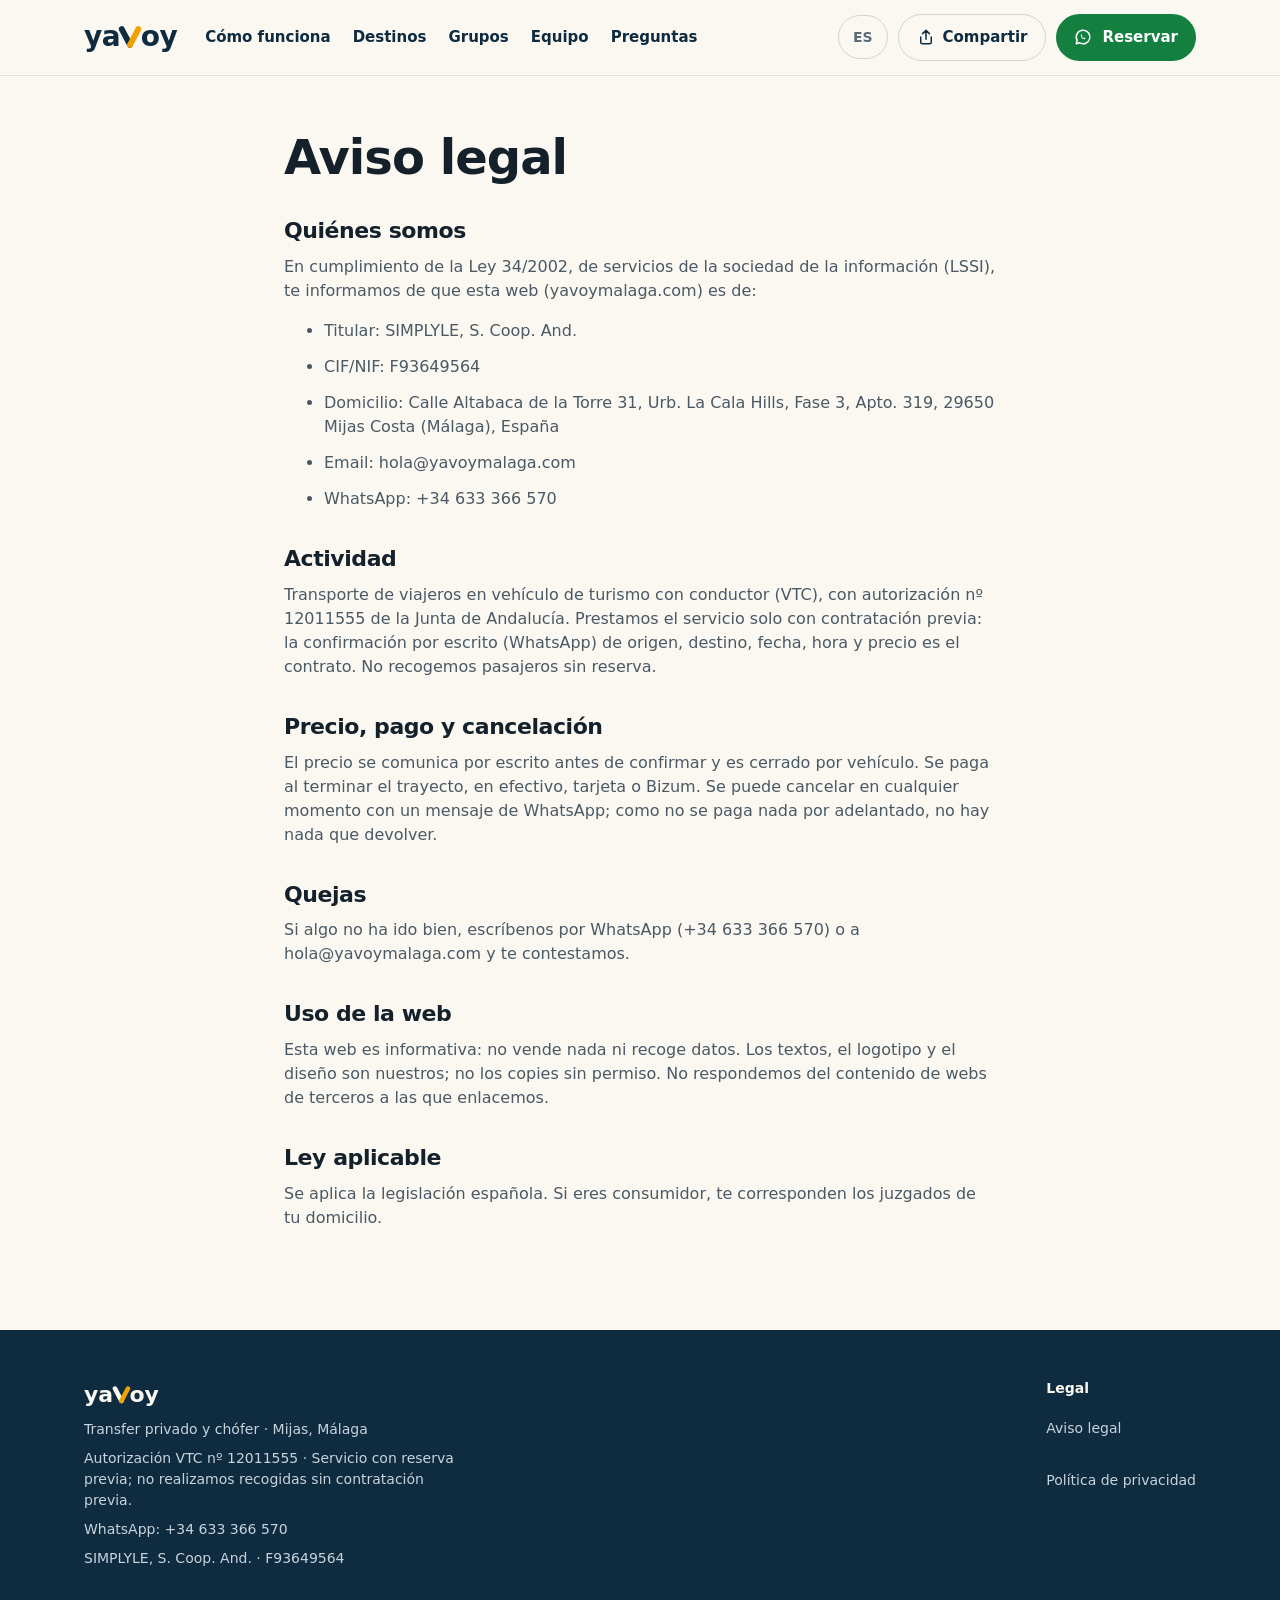
==== commit f785906d: "Finés (/fi/) y publicación de la web en 6 idiomas (es, en, de, nl, fr, fi) - fi: textos completos; t" ====
--- a/docs/aviso-legal/index.html
+++ b/docs/aviso-legal/index.html
@@ -16,7 +16,7 @@
 <link rel="icon" href="/favicon.svg?v=9169c3bf" type="image/svg+xml">
 <link rel="icon" href="/favicon.ico?v=9169c3bf" sizes="32x32">
 <link rel="apple-touch-icon" href="/apple-touch-icon.png?v=9169c3bf">
-<style>@font-face{font-family:'Outfit';src:url(/assets/fonts/outfit-latin-wght.woff2) format('woff2');font-weight:100 900;font-display:swap}@font-face{font-family:'Manrope';src:url(/assets/fonts/manrope-latin-wght.woff2) format('woff2');font-weight:200 800;font-display:swap}@font-face{font-family:'Outfit Fallback';src:local('Arial Bold'),local('Arial');font-weight:700 800;size-adjust:97.9%;ascent-override:102.1%;descent-override:26.6%;line-gap-override:0%}@font-face{font-family:'Manrope Fallback';src:local('Arial');size-adjust:101.5%;ascent-override:105%;descent-override:29.6%;line-gap-override:0%}:root{--navy:#0E2B40;--navy-2:#1C4D6E;--ink:#14212B;--muted:#4A5964;--muted-2:#5B6B77;--cream:#FBF8F2;--sand:#F3EDE2;--line:#E6E0D4;--line-2:#D9D2C4;--yellow:#F0A202;--yellow-ink:#8F6000;--wa:#13803F;--display:'Outfit','Outfit Fallback',system-ui,sans-serif;--body:'Manrope','Manrope Fallback',system-ui,sans-serif}*{box-sizing:border-box}html{scroll-behavior:smooth}body{margin:0;background:var(--cream);color:var(--ink);font-family:var(--body);line-height:1.5}a{color:var(--navy)}h1,h2,h3{font-family:var(--display);margin:0;letter-spacing:-0.02em;line-height:1.08}h2{font-size:clamp(30px,4vw,40px);font-weight:800}h3{font-size:22px;font-weight:700}p{margin:0}.wrap{max-width:1160px;margin:0 auto;padding:0 24px}.section{padding:88px 0}@media (max-width:640px){.section{padding:64px 0}.wrap{padding:0 16px}}.eyebrow{display:inline-flex;align-items:center;gap:8px;font-size:13px;font-weight:700;letter-spacing:.08em;text-transform:uppercase;color:var(--yellow-ink)}.eyebrow.on-dark{color:var(--yellow)}.lead{font-size:17px;color:var(--muted)}.btn{display:inline-flex;align-items:center;gap:10px;font-weight:700;font-size:17px;padding:16px 24px;border-radius:999px;text-decoration:none;min-height:44px}.btn-wa{background:var(--wa);color:#fff}.btn-wa:hover{background:#0F6B34}.btn-navy{background:var(--navy);color:#fff}.btn-sm{font-size:15px;padding:12px 18px}.btn-line,.lang{border:1px solid var(--line-2);background:transparent}.btn-line:hover,.lang:hover{border-color:var(--navy)}.card{background:#fff;border:1px solid var(--line);border-radius:20px;padding:26px;display:flex;flex-direction:column;gap:12px}.grid-3{display:grid;grid-template-columns:repeat(3,minmax(0,1fr));gap:22px}@media (max-width:900px){.grid-3{grid-template-columns:1fr}}.nav{position:sticky;top:0;z-index:5;background:rgba(251,248,242,.92);border-bottom:1px solid var(--line);backdrop-filter:blur(6px)}.nav .wrap{display:flex;flex-wrap:wrap;align-items:center;gap:14px 28px;padding-top:14px;padding-bottom:14px}.brand{font-family:var(--display);font-weight:800;font-size:28px;letter-spacing:-.02em;color:var(--navy);text-decoration:none;display:flex;align-items:center}.wm{display:inline-flex;align-items:baseline;white-space:nowrap}.wm-v{width:0.86em;height:0.86em;margin:0 -0.06em;align-self:baseline;transform:translateY(0.09em)}.nav-links{display:flex;flex-wrap:wrap;gap:6px 22px;font-weight:600;font-size:15px;flex:1 1 320px}.nav-links a{text-decoration:none;padding:8px 0}.nav-right{display:flex;gap:10px;align-items:center;margin-left:auto}.lang{font-size:14px;font-weight:600;color:var(--muted-2);border-radius:999px;padding:0 14px;min-height:44px;display:inline-flex;align-items:center;text-decoration:none}@media (max-width:640px){.nav-links{display:none}.nav-cta{display:none}}.hero{background:var(--navy);color:var(--cream)}.hero .wrap{display:grid;grid-template-columns:7fr 5fr;gap:40px;align-items:center;padding-top:88px;padding-bottom:72px}@media (max-width:900px){.hero .wrap{grid-template-columns:1fr;padding-top:56px;padding-bottom:56px}}.hero-copy{display:flex;flex-direction:column;gap:24px;min-width:0}.hero-top{grid-column:1/-1}.hero h1{display:flex;flex-direction:column;gap:20px}.hero h1 .eyebrow{font-family:var(--body);line-height:1.4;font-size:13px}.hero h1{font-size:clamp(34px,5.5vw,66px);font-weight:800;line-height:1.05;letter-spacing:-.025em}.hero .summary{font-size:18px;color:#E4EAEE;max-width:580px}.hero .sub{font-size:15px;color:#C8D3DB;max-width:560px}@media (max-width:640px){.hero h1{font-size:40px}.hero .summary{font-size:16px}.hero-copy{gap:18px}.hero .wrap{padding-top:36px;gap:28px}.hero h1{gap:14px}}@media (max-width:640px){.eb-more{display:none}}.hero .promise{font-family:var(--display);font-weight:700;font-size:22px;line-height:1.2;color:var(--yellow)}.go{display:flex;flex-direction:column;gap:12px;max-width:640px}.go-label{font-family:var(--display);font-size:24px;font-weight:700;color:var(--cream)}.go-row{display:flex;align-items:center;gap:6px;background:#fff;border-radius:999px;padding:6px;box-shadow:0 14px 40px rgba(0,0,0,.35)}.go-row:focus-within{outline:3px solid var(--yellow);outline-offset:3px}.go-dest{flex:1;min-width:0;min-height:60px;border:0;background:transparent;color:var(--ink);padding:0 16px 0 24px;font:600 18px var(--body)}.go-dest::placeholder{color:#6B7A85;font-weight:400}.go-dest:focus{outline:none}.go .btn{min-height:60px;font-size:18px;padding:0 28px;white-space:nowrap}.go-alt{font-size:14px;color:#C8D3DB}.go-alt strong{color:var(--cream);white-space:nowrap}@media (max-width:640px){.go{gap:10px}.go-label{font-size:20px}.go-row{flex-direction:column;align-items:stretch;gap:10px;background:none;box-shadow:none;padding:0;border-radius:0}.go-row:focus-within{outline:none}.go-dest{flex:none;min-height:50px;padding:0 16px;font-size:16px;background:#fff;border-radius:14px}.go-dest:focus{outline:3px solid var(--yellow);outline-offset:2px}.go .btn{min-height:50px;font-size:16px;justify-content:center}}button.btn{border:0;cursor:pointer;font-family:inherit}.hero-checks{display:grid;grid-template-columns:repeat(2,max-content);gap:10px 28px;font-size:14px;color:#C8D3DB;font-weight:600}@media (max-width:640px){.hero-checks{grid-template-columns:1fr}}.hero-checks span{display:flex;align-items:center;gap:8px}.chat-col{width:100%;max-width:380px;margin:0 auto;display:flex;flex-direction:column;gap:14px}.chat-note{font-size:13px;color:#C8D3DB;text-align:center}.chat{width:100%;background:#ECE5DA;border-radius:28px;padding:18px;display:flex;flex-direction:column;gap:12px;box-shadow:0 30px 60px rgba(0,0,0,.35)}.chat-head{display:flex;align-items:center;gap:10px;padding:4px 6px 10px;border-bottom:1px solid #D7CEBF}.chat-avatar{width:38px;height:38px;border-radius:50%;background:var(--navy);color:var(--yellow);font-family:var(--display);font-weight:800;display:flex;align-items:center;justify-content:center}.chat-name{font-weight:700;color:var(--ink);font-size:15px;display:block}.chat-status{font-size:12px;color:#14753B;font-weight:600}.msg{max-width:85%;padding:10px 14px;font-size:14px;line-height:1.4;color:var(--ink)}.msg.me{align-self:flex-end;background:#D9FDD3;border-radius:16px 16px 4px 16px}.msg.them{align-self:flex-start;background:#fff;border-radius:16px 16px 16px 4px}.strip{border-bottom:1px solid var(--line)}.strip .wrap{display:flex;flex-wrap:wrap;justify-content:space-between;gap:12px 32px;padding-top:22px;padding-bottom:22px;font-size:14px;font-weight:600;color:var(--muted-2)}.step-num{font-family:var(--display);font-weight:800;font-size:44px;color:var(--yellow);line-height:1}.section-head{display:flex;flex-direction:column;gap:12px;max-width:680px;margin-bottom:48px}.sand{background:var(--sand);border-top:1px solid var(--line);border-bottom:1px solid var(--line)}.dest{text-decoration:none;color:var(--ink);gap:10px}.dest:hover{border-color:var(--navy)}.dest-note{font-size:14px;color:var(--muted)}.grid-4{display:grid;grid-template-columns:repeat(4,minmax(0,1fr));gap:22px}@media (max-width:1000px){.grid-4{grid-template-columns:repeat(2,minmax(0,1fr))}}@media (max-width:560px){.grid-4{grid-template-columns:1fr;gap:12px}.grid-4 .card{padding:20px;gap:6px}}section[id]{scroll-margin-top:72px}.group-example{display:inline-block;font-family:var(--display);font-size:22px;color:var(--navy);background:var(--sand);border:1px solid var(--line);border-radius:999px;padding:12px 24px;margin:-24px 0 32px}@media (max-width:560px){.group-example{font-size:17px;padding:10px 18px;margin:-28px 0 24px}}.dest-cta{font-size:14px;font-weight:700;color:#14753B;margin-top:auto;padding-top:6px}.chips{display:flex;flex-wrap:wrap;gap:8px 10px;align-items:center;margin-top:32px}.chip{font-size:14px;font-weight:600;color:var(--navy);text-decoration:none;background:#fff;border:1px solid var(--line-2);border-radius:999px;padding:8px 14px;min-height:44px;display:inline-flex;align-items:center}.chip:hover{border-color:var(--navy)}.team{background:var(--navy);color:var(--cream)}.team .lead{color:#C8D3DB}.team .wrap{display:grid;grid-template-columns:minmax(0,1fr) minmax(0,1fr);gap:40px 64px;align-items:center}.team .section-head{margin-bottom:0}.facts{border:1px solid rgba(251,248,242,.18);border-radius:20px;padding:26px 28px}.facts h3{font-size:20px;margin-bottom:10px;color:var(--yellow)}.facts dl{margin:0}.facts dl div{display:grid;grid-template-columns:9.5em 1fr;gap:12px;padding:11px 0;border-top:1px solid rgba(251,248,242,.12);font-size:15px}.facts dl div:first-child{border-top:0}.facts dt{color:#C8D3DB;font-weight:600}.facts dd{margin:0;color:var(--cream);font-weight:600}@media (max-width:900px){.team .wrap{grid-template-columns:1fr}}@media (max-width:640px){.facts{padding:20px}.facts dl div{grid-template-columns:1fr;gap:2px}}.reviews-head{display:flex;flex-wrap:wrap;justify-content:space-between;align-items:flex-end;gap:16px;margin-bottom:32px}.reviews-head a{font-weight:700;font-size:15px}.stars{color:var(--yellow-ink);letter-spacing:2px}blockquote{margin:0}blockquote p{font-size:15px}blockquote cite{font-style:normal;font-size:13px;font-weight:600;color:var(--muted-2)}.faq .wrap{display:grid;grid-template-columns:4fr 8fr;gap:40px}@media (max-width:900px){.faq .wrap{grid-template-columns:1fr}}details{border-top:1px solid var(--line-2);padding:18px 0}details:last-child{border-bottom:1px solid var(--line-2)}summary{cursor:pointer;font-family:var(--display);font-weight:700;font-size:18px;list-style:none}summary::-webkit-details-marker{display:none}details p{margin-top:12px;font-size:15px;color:var(--muted)}.cta-box{background:var(--yellow);color:var(--ink);border-radius:28px;padding:56px 40px;display:flex;flex-wrap:wrap;justify-content:space-between;align-items:center;gap:24px}.cta-box h2{font-size:38px}.cta-box p{font-size:17px;color:#3D3410}.cta-box p a{color:inherit;white-space:nowrap}.cta-actions{display:flex;flex-direction:column;align-items:center;gap:10px}.share{display:inline-flex;align-items:center;gap:8px;min-height:44px;font-size:15px;font-weight:700;color:var(--ink)}.share-nav{color:var(--navy);padding:11px 18px}@media (max-width:640px){.share-nav span{display:none}.share-nav{width:44px;padding:0;justify-content:center}}@media (max-width:640px){.cta-actions{align-items:flex-start}}@media (max-width:640px){.cta-box{padding:36px 24px}}footer{background:var(--navy);color:#C8D3DB;font-size:14px}footer .wrap{display:flex;flex-wrap:wrap;justify-content:space-between;gap:24px 40px;padding-top:48px;padding-bottom:48px}footer .col{display:flex;flex-direction:column;gap:8px;max-width:380px}footer .col a{color:#C8D3DB;text-decoration:none;min-height:44px;display:flex;align-items:center}footer .col a:hover{color:#fff}footer .brand-f{font-family:var(--display);font-weight:800;font-size:22px;color:var(--cream)}footer .col strong{color:var(--cream)}.doc{max-width:760px;padding-top:56px;padding-bottom:88px}.doc h1{font-size:clamp(34px,5vw,48px);font-weight:800;margin-bottom:24px}.doc h2{font-size:22px;margin:36px 0 12px}.doc p,.doc li{font-size:16px;color:var(--muted);margin-bottom:12px}.doc .btn{margin-top:12px}.wa-float{display:none}@media (max-width:640px){.wa-float{display:flex;position:fixed;right:16px;bottom:16px;z-index:9;width:56px;height:56px;border-radius:50%;background:var(--wa);color:#fff;align-items:center;justify-content:center;box-shadow:0 10px 24px rgba(0,0,0,.25);transition:opacity .2s,transform .2s,visibility .2s}.wa-float.off{opacity:0;visibility:hidden;transform:translateY(16px)}}.vh{position:absolute;width:1px;height:1px;padding:0;margin:-1px;overflow:hidden;clip:rect(0,0,0,0);white-space:nowrap;border:0}.hole{background:#FF8A00;color:#000;padding:0 4px;border-radius:4px;font-weight:700}</style>
+<style>@font-face{font-family:'Outfit';src:url(/assets/fonts/outfit-latin-wght.woff2) format('woff2');font-weight:100 900;font-display:swap}@font-face{font-family:'Manrope';src:url(/assets/fonts/manrope-latin-wght.woff2) format('woff2');font-weight:200 800;font-display:swap}@font-face{font-family:'Outfit Fallback';src:local('Arial Bold'),local('Arial');font-weight:700 800;size-adjust:97.9%;ascent-override:102.1%;descent-override:26.6%;line-gap-override:0%}@font-face{font-family:'Manrope Fallback';src:local('Arial');size-adjust:101.5%;ascent-override:105%;descent-override:29.6%;line-gap-override:0%}:root{--navy:#0E2B40;--navy-2:#1C4D6E;--ink:#14212B;--muted:#4A5964;--muted-2:#5B6B77;--cream:#FBF8F2;--sand:#F3EDE2;--line:#E6E0D4;--line-2:#D9D2C4;--yellow:#F0A202;--yellow-ink:#8F6000;--wa:#13803F;--display:'Outfit','Outfit Fallback',system-ui,sans-serif;--body:'Manrope','Manrope Fallback',system-ui,sans-serif}*{box-sizing:border-box}html{scroll-behavior:smooth}body{margin:0;background:var(--cream);color:var(--ink);font-family:var(--body);line-height:1.5}a{color:var(--navy)}h1,h2,h3{font-family:var(--display);margin:0;letter-spacing:-0.02em;line-height:1.08}h2{font-size:clamp(30px,4vw,40px);font-weight:800}h3{font-size:22px;font-weight:700}p{margin:0}.wrap{max-width:1160px;margin:0 auto;padding:0 24px}.section{padding:88px 0}@media (max-width:640px){.section{padding:64px 0}.wrap{padding:0 16px}}.eyebrow{display:inline-flex;align-items:center;gap:8px;font-size:13px;font-weight:700;letter-spacing:.08em;text-transform:uppercase;color:var(--yellow-ink)}.eyebrow.on-dark{color:var(--yellow)}.lead{font-size:17px;color:var(--muted)}.btn{display:inline-flex;align-items:center;gap:10px;font-weight:700;font-size:17px;padding:16px 24px;border-radius:999px;text-decoration:none;min-height:44px}.btn-wa{background:var(--wa);color:#fff}.btn-wa:hover{background:#0F6B34}.btn-navy{background:var(--navy);color:#fff}.btn-sm{font-size:15px;padding:12px 18px}.btn-line,.lang{border:1px solid var(--line-2);background:transparent}.btn-line:hover,.lang:hover{border-color:var(--navy)}.card{background:#fff;border:1px solid var(--line);border-radius:20px;padding:26px;display:flex;flex-direction:column;gap:12px}.grid-3{display:grid;grid-template-columns:repeat(3,minmax(0,1fr));gap:22px}@media (max-width:900px){.grid-3{grid-template-columns:1fr}}.nav{position:sticky;top:0;z-index:5;background:rgba(251,248,242,.92);border-bottom:1px solid var(--line);backdrop-filter:blur(6px)}.nav .wrap{display:flex;flex-wrap:wrap;align-items:center;gap:14px 28px;padding-top:14px;padding-bottom:14px}.brand{font-family:var(--display);font-weight:800;font-size:28px;letter-spacing:-.02em;color:var(--navy);text-decoration:none;display:flex;align-items:center}.wm{display:inline-flex;align-items:baseline;white-space:nowrap}.wm-v{width:0.86em;height:0.86em;margin:0 -0.06em;align-self:baseline;transform:translateY(0.09em)}.nav-links{display:flex;flex-wrap:wrap;gap:6px 22px;font-weight:600;font-size:15px;flex:1 1 320px}.nav-links a{text-decoration:none;padding:8px 0}.nav-right{display:flex;gap:10px;align-items:center;margin-left:auto}.lang{font-size:14px;font-weight:600;color:var(--muted-2);border-radius:999px;padding:0 14px;min-height:44px;display:inline-flex;align-items:center;text-decoration:none}@media (max-width:640px){.nav-links{display:none}.nav-cta{display:none}}.hero{background:var(--navy);color:var(--cream)}.hero .wrap{display:grid;grid-template-columns:7fr 5fr;gap:40px;align-items:center;padding-top:88px;padding-bottom:72px}@media (max-width:900px){.hero .wrap{grid-template-columns:1fr;padding-top:56px;padding-bottom:56px}}.hero-copy{display:flex;flex-direction:column;gap:24px;min-width:0}.hero-top{grid-column:1/-1}.hero h1{display:flex;flex-direction:column;gap:20px}.hero h1 .eyebrow{font-family:var(--body);line-height:1.4;font-size:13px}.hero h1{font-size:clamp(34px,5.5vw,66px);font-weight:800;line-height:1.05;letter-spacing:-.025em}.hero .summary{font-size:18px;color:#E4EAEE;max-width:580px}.hero .sub{font-size:15px;color:#C8D3DB;max-width:560px}@media (max-width:640px){.hero h1{font-size:40px}.hero .summary{font-size:16px}.hero-copy{gap:18px}.hero .wrap{padding-top:36px;gap:28px}.hero h1{gap:14px}}@media (max-width:640px){.eb-more{display:none}}.hero .promise{font-family:var(--display);font-weight:700;font-size:22px;line-height:1.2;color:var(--yellow)}.go{display:flex;flex-direction:column;gap:12px;max-width:640px}.go-label{font-family:var(--display);font-size:24px;font-weight:700;color:var(--cream)}.go-row{display:flex;align-items:center;gap:6px;background:#fff;border-radius:999px;padding:6px;box-shadow:0 14px 40px rgba(0,0,0,.35)}.go-row:focus-within{outline:3px solid var(--yellow);outline-offset:3px}.go-dest{flex:1;min-width:0;min-height:60px;border:0;background:transparent;color:var(--ink);padding:0 16px 0 24px;font:600 18px var(--body)}.go-dest::placeholder{color:#6B7A85;font-weight:400}.go-dest:focus{outline:none}.go .btn{min-height:60px;font-size:18px;padding:0 28px;white-space:nowrap}.go-alt{font-size:14px;color:#C8D3DB}.go-note{font-size:14px;color:var(--yellow);margin-top:-4px}.langs{position:relative;border:0;padding:0;margin:0;background:none}.langs summary{list-style:none;cursor:pointer}.langs summary::-webkit-details-marker{display:none}.langs-menu{position:absolute;right:0;top:calc(100% + 6px);background:#fff;border:1px solid var(--line-2);border-radius:14px;padding:6px;display:flex;flex-direction:column;min-width:150px;box-shadow:0 12px 30px rgba(0,0,0,.12);z-index:10}.langs-menu a{padding:10px 12px;min-height:44px;display:flex;align-items:center;border-radius:10px;text-decoration:none;color:var(--ink);font-weight:600;font-size:15px}.langs-menu a:hover{background:var(--sand)}.langs-menu a[aria-current]{color:var(--yellow-ink)}.go-alt strong{color:var(--cream);white-space:nowrap}@media (max-width:640px){.go{gap:10px}.go-label{font-size:20px}.go-row{flex-direction:column;align-items:stretch;gap:10px;background:none;box-shadow:none;padding:0;border-radius:0}.go-row:focus-within{outline:none}.go-dest{flex:none;min-height:50px;padding:0 22px;font-size:16px;background:#fff;border-radius:999px}.go-dest:focus{outline:3px solid var(--yellow);outline-offset:2px}.go .btn{min-height:50px;font-size:16px;justify-content:center}}button.btn{border:0;cursor:pointer;font-family:inherit}.hero-checks{display:grid;grid-template-columns:repeat(2,max-content);gap:10px 28px;font-size:14px;color:#C8D3DB;font-weight:600}@media (max-width:640px){.hero-checks{grid-template-columns:1fr}}.hero-checks span{display:flex;align-items:center;gap:8px}.chat-col{width:100%;max-width:380px;margin:0 auto;display:flex;flex-direction:column;gap:14px}.chat-note{font-size:13px;color:#C8D3DB;text-align:center}.chat{width:100%;background:#ECE5DA;border-radius:28px;padding:18px;display:flex;flex-direction:column;gap:12px;box-shadow:0 30px 60px rgba(0,0,0,.35)}.chat-head{display:flex;align-items:center;gap:10px;padding:4px 6px 10px;border-bottom:1px solid #D7CEBF}.chat-avatar{width:38px;height:38px;border-radius:50%;background:var(--navy);color:var(--yellow);font-family:var(--display);font-weight:800;display:flex;align-items:center;justify-content:center}.chat-avatar{overflow:hidden}.chat-avatar svg{width:100%;height:100%;display:block}.chat-name{font-weight:700;color:var(--ink);font-size:15px;display:block}.chat-status{font-size:12px;color:#14753B;font-weight:600}.msg{max-width:85%;padding:10px 14px;font-size:14px;line-height:1.4;color:var(--ink)}.msg.me{align-self:flex-end;background:#D9FDD3;border-radius:16px 16px 4px 16px}.msg.them{align-self:flex-start;background:#fff;border-radius:16px 16px 16px 4px}.strip{border-bottom:1px solid var(--line)}.strip .wrap{display:flex;flex-wrap:wrap;justify-content:space-between;gap:12px 32px;padding-top:22px;padding-bottom:22px;font-size:14px;font-weight:600;color:var(--muted-2)}.step-num{font-family:var(--display);font-weight:800;font-size:44px;color:var(--yellow);line-height:1}.section-head{display:flex;flex-direction:column;gap:12px;max-width:680px;margin-bottom:48px}.sand{background:var(--sand);border-top:1px solid var(--line);border-bottom:1px solid var(--line)}.dest{text-decoration:none;color:var(--ink);gap:10px}.dest:hover{border-color:var(--navy)}.dest-note{font-size:14px;color:var(--muted)}.grid-4{display:grid;grid-template-columns:repeat(4,minmax(0,1fr));gap:22px}@media (max-width:1000px){.grid-4{grid-template-columns:repeat(2,minmax(0,1fr))}}@media (max-width:560px){.grid-4{grid-template-columns:1fr;gap:12px}.grid-4 .card{padding:20px;gap:6px}}section[id]{scroll-margin-top:72px}.group-example{display:inline-block;font-family:var(--display);font-size:22px;color:var(--navy);background:var(--sand);border:1px solid var(--line);border-radius:999px;padding:12px 24px;margin:-24px 0 32px}@media (max-width:560px){.group-example{font-size:17px;padding:10px 18px;margin:-28px 0 24px}}.dest-cta{font-size:14px;font-weight:700;color:#14753B;margin-top:auto;padding-top:6px}.chips{display:flex;flex-wrap:wrap;gap:8px 10px;align-items:center;margin-top:32px}.chip{font-size:14px;font-weight:600;color:var(--navy);text-decoration:none;background:#fff;border:1px solid var(--line-2);border-radius:999px;padding:8px 14px;min-height:44px;display:inline-flex;align-items:center}.chip:hover{border-color:var(--navy)}.team{background:var(--navy);color:var(--cream)}.team .lead{color:#C8D3DB}.team .wrap{display:grid;grid-template-columns:minmax(0,1fr) minmax(0,1fr);gap:40px 64px;align-items:center}.team .section-head{margin-bottom:0}.facts{border:1px solid rgba(251,248,242,.18);border-radius:20px;padding:26px 28px}.facts h3{font-size:20px;margin-bottom:10px;color:var(--yellow)}.facts dl{margin:0}.facts dl div{display:grid;grid-template-columns:9.5em 1fr;gap:12px;padding:11px 0;border-top:1px solid rgba(251,248,242,.12);font-size:15px}.facts dl div:first-child{border-top:0}.facts dt{color:#C8D3DB;font-weight:600}.facts dd{margin:0;color:var(--cream);font-weight:600}@media (max-width:900px){.team .wrap{grid-template-columns:1fr}}@media (max-width:640px){.facts{padding:20px}.facts dl div{grid-template-columns:1fr;gap:2px}}.reviews-head{display:flex;flex-wrap:wrap;justify-content:space-between;align-items:flex-end;gap:16px;margin-bottom:32px}.reviews-head a{font-weight:700;font-size:15px}.stars{color:var(--yellow-ink);letter-spacing:2px}blockquote{margin:0}blockquote p{font-size:15px}blockquote cite{font-style:normal;font-size:13px;font-weight:600;color:var(--muted-2)}.faq .wrap{display:grid;grid-template-columns:4fr 8fr;gap:40px}@media (max-width:900px){.faq .wrap{grid-template-columns:1fr}}details{border-top:1px solid var(--line-2);padding:18px 0}details:last-child{border-bottom:1px solid var(--line-2)}summary{cursor:pointer;font-family:var(--display);font-weight:700;font-size:18px;list-style:none}summary::-webkit-details-marker{display:none}details p{margin-top:12px;font-size:15px;color:var(--muted)}.cta-box{background:var(--yellow);color:var(--ink);border-radius:28px;padding:56px 40px;display:flex;flex-wrap:wrap;justify-content:space-between;align-items:center;gap:24px}.cta-box h2{font-size:38px}.cta-box p{font-size:17px;color:#3D3410}.cta-box p a{color:inherit;white-space:nowrap}.cta-actions{display:flex;flex-direction:column;align-items:center;gap:10px}.share{display:inline-flex;align-items:center;gap:8px;min-height:44px;font-size:15px;font-weight:700;color:var(--ink)}.share-nav{color:var(--navy);padding:11px 18px}@media (max-width:640px){.share-nav span{display:none}.share-nav{width:44px;padding:0;justify-content:center}}@media (max-width:640px){.cta-actions{align-items:flex-start}}@media (max-width:640px){.cta-box{padding:36px 24px}}footer{background:var(--navy);color:#C8D3DB;font-size:14px}footer .wrap{display:flex;flex-wrap:wrap;justify-content:space-between;gap:24px 40px;padding-top:48px;padding-bottom:48px}footer .col{display:flex;flex-direction:column;gap:8px;max-width:380px}footer .col a{color:#C8D3DB;text-decoration:none;min-height:44px;display:flex;align-items:center}footer .col a:hover{color:#fff}footer .brand-f{font-family:var(--display);font-weight:800;font-size:22px;color:var(--cream)}footer .col strong{color:var(--cream)}.doc{max-width:760px;padding-top:56px;padding-bottom:88px}.doc h1{font-size:clamp(34px,5vw,48px);font-weight:800;margin-bottom:24px}.doc h2{font-size:22px;margin:36px 0 12px}.doc p,.doc li{font-size:16px;color:var(--muted);margin-bottom:12px}.doc .btn{margin-top:12px}.wa-float{display:none}@media (max-width:640px){.wa-float{display:flex;position:fixed;right:16px;bottom:16px;z-index:9;width:56px;height:56px;border-radius:50%;background:var(--wa);color:#fff;align-items:center;justify-content:center;box-shadow:0 10px 24px rgba(0,0,0,.25);transition:opacity .2s,transform .2s,visibility .2s}.wa-float.off{opacity:0;visibility:hidden;transform:translateY(16px)}}.vh{position:absolute;width:1px;height:1px;padding:0;margin:-1px;overflow:hidden;clip:rect(0,0,0,0);white-space:nowrap;border:0}.hole{background:#FF8A00;color:#000;padding:0 4px;border-radius:4px;font-weight:700}</style>
 </head>
 <body>
 <header class="nav">
@@ -24,7 +24,7 @@
 <a class="brand" href="/"><span class="wm" aria-hidden="true">ya<svg class="wm-v" aria-hidden="true" viewBox="0 0 64 64"><path d="M10 12 L32 54" fill="none" stroke="#0E2B40" stroke-width="15.5" stroke-linecap="round"/><path d="M54 12 L32 54" fill="none" stroke="#F0A202" stroke-width="15.5" stroke-linecap="round"/></svg>oy</span><span class="vh">yavoy</span></a>
 <nav class="nav-links" aria-label="Secciones"><a href="/#como">Cómo funciona</a><a href="/#destinos">Destinos</a><a href="/#grupos">Grupos</a><a href="/#equipo">Equipo</a><a href="/#faq">Preguntas</a></nav>
 <div class="nav-right">
-<a class="lang" href="/en/" hreflang="en" lang="en">EN</a>
+<details class="langs"><summary class="lang">ES<span class="vh"> · Idioma: Español</span></summary><div class="langs-menu"><a href="/" hreflang="es" lang="es" aria-current="page">Español</a><a href="/en/" hreflang="en" lang="en">English</a><a href="/de/" hreflang="de" lang="de">Deutsch</a><a href="/nl/" hreflang="nl" lang="nl">Nederlands</a><a href="/fr/" hreflang="fr" lang="fr">Français</a><a href="/fi/" hreflang="fi" lang="fi">Suomi</a></div></details>
 <a target="_blank" rel="noopener" class="share btn btn-sm btn-line share-nav" href="https://wa.me/?text=Si%20vienes%20a%20M%C3%A1laga%20o%20a%20la%20Costa%20del%20Sol%2C%20mira%20esto%3A%20con%20yavoy%20reservas%20el%20traslado%20por%20WhatsApp%2C%20te%20contesta%20una%20persona%2C%20precio%20cerrado%20y%20pagas%20al%20llegar%20%F0%9F%91%89%20https%3A//yavoymalaga.com/" data-text="Si vienes a Málaga o a la Costa del Sol, mira esto: con yavoy reservas el traslado por WhatsApp, te contesta una persona, precio cerrado y pagas al llegar 👉 https://yavoymalaga.com/" aria-label="Compartir"><svg width="18" height="18" viewBox="0 0 24 24" aria-hidden="true"><path d="M12 15V3m0 0L7.5 7.5M12 3l4.5 4.5M5 12v7a2 2 0 0 0 2 2h10a2 2 0 0 0 2-2v-7" fill="none" stroke="currentColor" stroke-width="2" stroke-linecap="round" stroke-linejoin="round"/></svg><span>Compartir</span></a>
 <a target="_blank" rel="noopener" class="btn btn-wa btn-sm nav-cta" href="https://wa.me/34633366570?text=Hola%2C%20quiero%20reservar%20un%20traslado"><svg width="18" height="18" viewBox="0 0 24 24" aria-hidden="true"><path d="M12 3a9 9 0 0 0-7.8 13.5L3 21l4.7-1.2A9 9 0 1 0 12 3z" fill="none" stroke="currentColor" stroke-width="2" stroke-linejoin="round"/><path d="M9 9.5c0 3 2.5 5.5 5.5 5.5l1-1.5-2-1-1 .8c-1-.5-1.8-1.3-2.3-2.3l.8-1-1-2z" fill="currentColor"/></svg>Reservar</a>
 </div>
